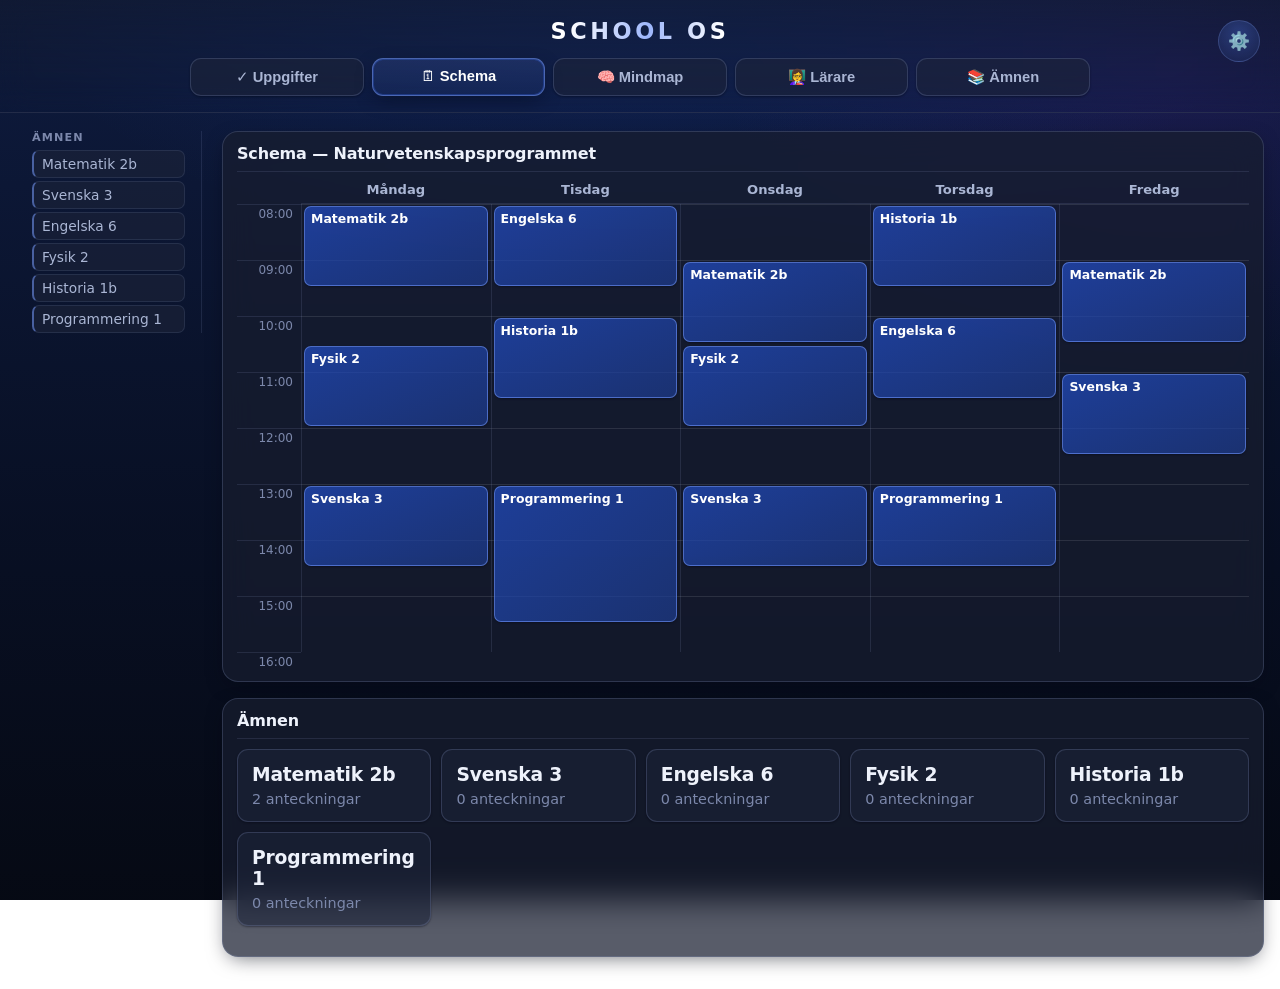
==== School OS/Start.html @ c9fbd2ae "Fråga efter meddelandet först när läraren är vald Meddelandefältet låg ovanför lärarlistan och synte" ====
<!DOCTYPE html>
<html lang="sv">
<head>
  <meta charset="UTF-8" />
  <meta name="viewport" content="width=device-width, initial-scale=1.0" />
  <title>School OS</title>
  <link rel="stylesheet" href="StartStyle.css" />
</head>
<body>

  <header class="topbar">
    <h1 class="logo">SCHOOL OS</h1>

    <nav class="tabs">
      <button class="tab-btn" data-tab="assignments" draggable="true">
        <span class="tab-btn-label">✓ Uppgifter</span>
        <span class="tab-btn-nested" hidden></span>
      </button>
      <button class="tab-btn active" data-tab="calendar" draggable="true">
        <span class="tab-btn-label">🗓 Schema</span>
        <span class="tab-btn-nested" hidden></span>
      </button>
      <button class="tab-btn" data-tab="mindmap" draggable="true">
        <span class="tab-btn-label">🧠 Mindmap</span>
        <span class="tab-btn-nested" hidden></span>
      </button>
      <button class="tab-btn" data-tab="teachers" draggable="true">
        <span class="tab-btn-label">👩‍🏫 Lärare</span>
        <span class="tab-btn-nested" hidden></span>
      </button>
      <button class="tab-btn" data-tab="subjects" draggable="true">
        <span class="tab-btn-label">📚 Ämnen</span>
        <span class="tab-btn-nested" hidden></span>
      </button>
    </nav>
  </header>

  <button id="settingsBtn" class="settings-btn" aria-label="Temainställningar" title="Temainställningar">⚙️</button>

  <div id="themePanel" class="theme-panel" hidden>
    <div class="theme-panel-header">
      <span>Temafärg</span>
      <button id="closeTheme" class="theme-close" aria-label="Stäng tema-inställningar">✕</button>
    </div>

    <canvas id="colorWheel" class="color-wheel" width="180" height="180"></canvas>

    <div class="theme-preview">
      <span id="themeSwatch" class="theme-swatch"></span>
      <span id="themeLabel" class="muted">hsl(224, 63%, 55%)</span>
    </div>

    <button id="resetTheme" class="theme-reset">Återställ till standard</button>

    <div class="theme-panel-divider"></div>

    <div class="delete-warnings-section">
      <span class="theme-panel-subtitle">Fråga innan radering</span>
      <label class="delete-warning-row">
        <input type="checkbox" id="warnGroups" />
        Grupper
      </label>
      <label class="delete-warning-row">
        <input type="checkbox" id="warnDocs" />
        Dokument
      </label>
      <label class="delete-warning-row">
        <input type="checkbox" id="warnDrawings" />
        Ritningar
      </label>
    </div>
  </div>

  <main class="content">

    <div id="splitContainer" class="split-container" hidden>
      <div id="splitPaneHost" class="split-pane"></div>
      <div id="splitDivider" class="split-divider"></div>
      <div id="splitPaneChild" class="split-pane"></div>
    </div>

    <!-- ASSIGNMENTS -->
    <section id="assignments" class="page">
      <div class="page-layout">
        <aside class="catalog">
          <h4 class="catalog-title">Ämnen</h4>
          <ul id="assignmentsCatalog" class="catalog-list catalog-list-clickable">
            <li class="active" data-subject="">Alla uppgifter</li>
            <li data-subject="Matematik 2b">Matematik 2b</li>
            <li data-subject="Fysik 2">Fysik 2</li>
            <li data-subject="Svenska 3">Svenska 3</li>
            <li data-subject="Historia 1b">Historia 1b</li>
            <li data-subject="Engelska 6">Engelska 6</li>
            <li data-subject="Programmering 1">Programmering 1</li>
          </ul>
        </aside>

        <div class="page-body">
          <div class="panel">
            <h3>Uppgifter</h3>
            <table class="table">
              <thead>
                <tr>
                  <th>Uppgift</th>
                  <th>Ämne</th>
                  <th>Deadline</th>
                  <th>Betyg</th>
                </tr>
              </thead>
              <tbody id="assignmentsBody">
                <tr data-subject="Matematik 2b">
                  <td>Algebra-inlämning</td>
                  <td>Matematik 2b</td>
                  <td>Fredag</td>
                  <td><span class="status status-progress">Pågår</span></td>
                </tr>
                <tr data-subject="Fysik 2">
                  <td>Laborationsrapport: Elektricitet</td>
                  <td>Fysik 2</td>
                  <td>Nästa vecka</td>
                  <td><span class="status status-notstarted">Ej påbörjad</span></td>
                </tr>
                <tr data-subject="Svenska 3">
                  <td>Novellanalys</td>
                  <td>Svenska 3</td>
                  <td>Om 2 veckor</td>
                  <td><span class="status status-notstarted">Ej påbörjad</span></td>
                </tr>
                <tr data-subject="Historia 1b">
                  <td>Källkritisk uppgift: Andra världskriget</td>
                  <td>Historia 1b</td>
                  <td>Igår</td>
                  <td><span class="status status-submitted">Väntar på betyg</span></td>
                </tr>
                <tr data-subject="Engelska 6">
                  <td>Grammatikövningar</td>
                  <td>Engelska 6</td>
                  <td>Förra veckan</td>
                  <td><span class="status status-completed">Betyg: B</span></td>
                </tr>
                <tr data-subject="Programmering 1">
                  <td>Programmeringsprojekt</td>
                  <td>Programmering 1</td>
                  <td>2 veckor sedan</td>
                  <td><span class="status status-fail">Betyg: F</span></td>
                </tr>
              </tbody>
            </table>
            <p id="assignmentsEmpty" class="muted" hidden>Inga uppgifter i det här ämnet.</p>
          </div>
        </div>
      </div>
    </section>

    <!-- CALENDAR / SCHEMA -->
    <section id="calendar" class="page active">
      <div class="page-layout">
        <aside class="catalog">
          <h4 class="catalog-title">Ämnen</h4>
          <ul class="catalog-list">
            <li>Matematik 2b</li>
            <li>Svenska 3</li>
            <li>Engelska 6</li>
            <li>Fysik 2</li>
            <li>Historia 1b</li>
            <li>Programmering 1</li>
          </ul>
        </aside>

        <div class="page-body">
          <div class="panel">
            <h3>Schema — Naturvetenskapsprogrammet</h3>

            <div class="schedule-scroll">
            <div class="schedule-grid">
              <div class="schedule-day-col" style="grid-column: 2; grid-row: 2 / 18;"></div>
              <div class="schedule-day-col" style="grid-column: 3; grid-row: 2 / 18;"></div>
              <div class="schedule-day-col" style="grid-column: 4; grid-row: 2 / 18;"></div>
              <div class="schedule-day-col" style="grid-column: 5; grid-row: 2 / 18;"></div>
              <div class="schedule-day-col" style="grid-column: 6; grid-row: 2 / 18;"></div>

              <div class="schedule-day-header" style="grid-column: 2;">Måndag</div>
              <div class="schedule-day-header" style="grid-column: 3;">Tisdag</div>
              <div class="schedule-day-header" style="grid-column: 4;">Onsdag</div>
              <div class="schedule-day-header" style="grid-column: 5;">Torsdag</div>
              <div class="schedule-day-header" style="grid-column: 6;">Fredag</div>

              <div class="schedule-time" style="grid-row: 2 / 4;">08:00</div>
              <div class="schedule-time" style="grid-row: 4 / 6;">09:00</div>
              <div class="schedule-time" style="grid-row: 6 / 8;">10:00</div>
              <div class="schedule-time" style="grid-row: 8 / 10;">11:00</div>
              <div class="schedule-time" style="grid-row: 10 / 12;">12:00</div>
              <div class="schedule-time" style="grid-row: 12 / 14;">13:00</div>
              <div class="schedule-time" style="grid-row: 14 / 16;">14:00</div>
              <div class="schedule-time" style="grid-row: 16 / 18;">15:00</div>
              <div class="schedule-time schedule-time-end" style="grid-row: 18 / 19;">16:00</div>

              <div class="schedule-lesson" style="grid-column: 2; grid-row: 2 / 5;">Matematik 2b</div>
              <div class="schedule-lesson" style="grid-column: 2; grid-row: 7 / 10;">Fysik 2</div>
              <div class="schedule-lesson" style="grid-column: 2; grid-row: 12 / 15;">Svenska 3</div>

              <div class="schedule-lesson" style="grid-column: 3; grid-row: 2 / 5;">Engelska 6</div>
              <div class="schedule-lesson" style="grid-column: 3; grid-row: 6 / 9;">Historia 1b</div>
              <div class="schedule-lesson" style="grid-column: 3; grid-row: 12 / 17;">Programmering 1</div>

              <div class="schedule-lesson" style="grid-column: 4; grid-row: 4 / 7;">Matematik 2b</div>
              <div class="schedule-lesson" style="grid-column: 4; grid-row: 7 / 10;">Fysik 2</div>
              <div class="schedule-lesson" style="grid-column: 4; grid-row: 12 / 15;">Svenska 3</div>

              <div class="schedule-lesson" style="grid-column: 5; grid-row: 2 / 5;">Historia 1b</div>
              <div class="schedule-lesson" style="grid-column: 5; grid-row: 6 / 9;">Engelska 6</div>
              <div class="schedule-lesson" style="grid-column: 5; grid-row: 12 / 15;">Programmering 1</div>

              <div class="schedule-lesson" style="grid-column: 6; grid-row: 4 / 7;">Matematik 2b</div>
              <div class="schedule-lesson" style="grid-column: 6; grid-row: 8 / 11;">Svenska 3</div>
            </div>
            </div>
          </div>

          <div class="panel subjects-panel">
            <h3>Ämnen</h3>
            <div id="scheduleSubjects" class="card-grid groupdock-subjects"></div>
          </div>
        </div>
      </div>
    </section>

    <!-- MINDMAP -->
    <section id="mindmap" class="page">
      <div class="page-layout">
        <aside class="catalog">
          <h4 class="catalog-title doc-list-title">Dokument</h4>

          <div id="newDocRow" class="new-group-row">
            <button id="newDocBtn" class="doc-new-btn doc-new-btn-toggle">
              <span>➕ Nytt dokument</span>
              <span class="doc-new-btn-arrow">▾</span>
            </button>
            <div id="newDocForm" class="new-group-form" hidden>
              <input id="newDocInput" type="text" class="doc-title-input" placeholder="Dokumentnamn" maxlength="60" />
              <select id="newDocGroup" class="group-subject-select" title="Grupp att lägga dokumentet i"></select>
              <select id="newDocSubject" class="group-subject-select">
                <option value="">Inget ämne</option>
                <option value="Matematik 2b">Matematik 2b</option>
                <option value="Svenska 3">Svenska 3</option>
                <option value="Engelska 6">Engelska 6</option>
                <option value="Fysik 2">Fysik 2</option>
                <option value="Historia 1b">Historia 1b</option>
                <option value="Programmering 1">Programmering 1</option>
              </select>
              <select id="newDocType" class="group-subject-select">
                <option value="text">📝 Dokument</option>
                <option value="draw">🎨 Ritning</option>
              </select>
              <button id="confirmNewDocBtn" class="doc-new-btn">Skapa</button>
            </div>
          </div>

          <ul id="docList" class="catalog-list doc-list"></ul>

          <h4 class="catalog-title catalog-title-section">Grupper</h4>

          <div id="newGroupRow" class="new-group-row">
            <button id="newGroupBtn" class="doc-new-btn doc-new-btn-toggle">
              <span>➕ Ny grupp</span>
              <span class="doc-new-btn-arrow">▾</span>
            </button>
            <div id="newGroupForm" class="new-group-form" hidden>
              <input id="newGroupInput" type="text" class="doc-title-input" placeholder="Gruppnamn" maxlength="40" />
              <select id="newGroupSubject" class="group-subject-select">
                <option value="">Inget ämne</option>
                <option value="Matematik 2b">Matematik 2b</option>
                <option value="Svenska 3">Svenska 3</option>
                <option value="Engelska 6">Engelska 6</option>
                <option value="Fysik 2">Fysik 2</option>
                <option value="Historia 1b">Historia 1b</option>
                <option value="Programmering 1">Programmering 1</option>
              </select>
              <button id="confirmNewGroupBtn" class="doc-new-btn">Skapa</button>
            </div>
          </div>

          <ul id="groupList" class="catalog-list doc-list group-list"></ul>
        </aside>

        <div class="page-body">
          <div class="panel mindmap-panel">
            <h3>Mindmap</h3>

            <div id="docToolbar" class="doc-toolbar" hidden>
              <input id="docTitleInput" class="doc-title-input" type="text" placeholder="Namnlöst dokument" />
              <button id="sendDocBtn" class="doc-new-btn doc-send-btn" title="Skicka dokumentet till en lärare">📤 Skicka</button>
              <button id="deleteDocBtn" class="doc-delete-btn" title="Ta bort dokument" aria-label="Ta bort dokument">🗑</button>

              <div id="sendDocPopover" class="send-doc-popover" hidden>
                <div id="sendDocStepTeacher">
                  <p class="send-doc-title">Skicka till lärare</p>
                  <div id="sendDocTeacherList" class="send-doc-teacher-list"></div>
                  <button id="sendDocCancelBtn" type="button" class="draw-tool-btn send-doc-cancel">Avbryt</button>
                </div>

                <div id="sendDocStepNote" hidden>
                  <p class="send-doc-title">Meddelande</p>
                  <p id="sendDocRecipient" class="send-doc-recipient"></p>
                  <textarea id="sendDocNote" class="send-doc-note" rows="4" maxlength="500"
                    placeholder="Skriv något till läraren (valfritt)…"></textarea>
                  <div class="send-doc-note-actions">
                    <button id="sendDocBackBtn" type="button" class="draw-tool-btn">← Tillbaka</button>
                    <button id="sendDocConfirmBtn" type="button" class="doc-new-btn send-doc-confirm">Skicka</button>
                  </div>
                </div>
              </div>
            </div>

            <div id="textToolbar" class="text-toolbar" hidden>
              <select id="textFormatSelect" class="text-toolbar-select" title="Format">
                <option value="P">Brödtext</option>
                <option value="H1">Rubrik 1</option>
                <option value="H2">Rubrik 2</option>
                <option value="H3">Rubrik 3</option>
              </select>
              <select id="textSizeSelect" class="text-toolbar-select" title="Textstorlek">
                <option value="12">12</option>
                <option value="14">14</option>
                <option value="16" selected>16</option>
                <option value="18">18</option>
                <option value="20">20</option>
                <option value="24">24</option>
                <option value="32">32</option>
              </select>
              <button type="button" class="text-tool-btn text-tool-btn-bold" data-cmd="bold" title="Fet">B</button>
              <button type="button" class="text-tool-btn text-tool-btn-italic" data-cmd="italic" title="Kursiv">I</button>
              <button type="button" class="text-tool-btn text-tool-btn-underline" data-cmd="underline" title="Understruken">U</button>
              <button type="button" class="text-tool-btn text-tool-btn-strike" data-cmd="strikeThrough" title="Genomstruken">S</button>
              <span class="text-toolbar-sep"></span>
              <button type="button" class="text-tool-btn" data-cmd="justifyLeft" title="Vänsterjustera">V</button>
              <button type="button" class="text-tool-btn" data-cmd="justifyCenter" title="Centrera">C</button>
              <button type="button" class="text-tool-btn" data-cmd="justifyRight" title="Högerjustera">H</button>
              <span class="text-toolbar-sep"></span>
              <button type="button" class="text-tool-btn" data-cmd="insertUnorderedList" title="Punktlista">• Lista</button>
              <button type="button" class="text-tool-btn" data-cmd="insertOrderedList" title="Numrerad lista">1. Lista</button>
              <span class="text-toolbar-sep"></span>
              <input id="textColorInput" type="color" class="text-color-input" title="Textfärg" value="#e6ebf5" />
            </div>

            <div id="textEditor" class="text-editor" contenteditable="true" data-placeholder="Skriv dina anteckningar här..." hidden></div>

            <div id="drawArea" class="draw-area" hidden>
              <div class="draw-toolbar">
                <button id="penColorBtn" type="button" class="draw-tool-btn draw-color-btn" title="Pennfärg">
                  <span id="penColorSwatch" class="draw-color-btn-swatch" style="background:#1a1a2e"></span> Penna
                </button>
                <input id="brushSize" type="range" min="1" max="20" value="3" title="Penselstorlek" />
                <button id="undoDrawBtn" class="draw-tool-btn" title="Ångra senaste strecket">↩ Ångra</button>
                <button id="eraserBtn" class="draw-tool-btn" title="Sudd">🧽 Sudd</button>
                <button id="bucketBtn" class="draw-tool-btn" title="Fyllverktyg: klicka i en yta för att fylla den med vald färg">🪣 Fyll</button>
                <button id="panBtn" class="draw-tool-btn" title="Flytta vyn: dra i canvasen för att panorera (funkar även med mittenknappen på musen, oavsett verktyg)">✋ Flytta</button>
                <button id="clearCanvasBtn" class="draw-tool-btn" title="Rensa allt">Rensa</button>
              </div>
              <div class="draw-toolbar draw-toolbar-bg">
                <span class="draw-toolbar-label">Bakgrund:</span>
                <button id="bgColorBtn" type="button" class="draw-tool-btn draw-color-btn" title="Bakgrundsfärg">
                  <span id="bgColorSwatch" class="draw-color-btn-swatch" style="background:#ffffff"></span> Bakgrund
                </button>
                <span class="draw-toolbar-sep"></span>
                <span class="draw-toolbar-label">Vy:</span>
                <button id="zoomOutBtn" type="button" class="draw-tool-btn" title="Zooma ut">－</button>
                <button id="zoomResetBtn" type="button" class="draw-tool-btn draw-zoom-label" title="Återställ zoom till 100%">100%</button>
                <button id="zoomInBtn" type="button" class="draw-tool-btn" title="Zooma in">＋</button>
                <button id="fitViewBtn" type="button" class="draw-tool-btn" title="Anpassa hela canvasen till vyn">⛶ Anpassa</button>
                <button id="orientationBtn" type="button" class="draw-tool-btn" title="Byt till stående vy">↔ Liggande</button>
              </div>
              <div id="drawCanvasWrap" class="draw-canvas-wrap">
                <canvas id="drawCanvas" class="draw-canvas"></canvas>
                <div id="brushCursor" class="brush-cursor" hidden></div>

                <div id="colorPickerPopover" class="color-picker-popover" hidden>
                  <div class="color-picker-row">
                    <input id="colorPickerInput" type="color" class="text-color-input" title="Färg" />
                    <button id="eyedropperBtn" type="button" class="draw-tool-btn" title="Hämta färg från ritytan">💧 Pipett</button>
                  </div>
                  <p class="color-picker-recent-label">Senaste färger</p>
                  <div id="colorPickerRecent" class="color-picker-recent"></div>
                  <div class="color-picker-actions">
                    <button id="colorPickerCancelBtn" type="button" class="draw-tool-btn">Avbryt</button>
                    <button id="colorPickerApplyBtn" type="button" class="doc-new-btn">Använd</button>
                  </div>
                </div>
              </div>
            </div>

            <div id="groupView" class="group-view" hidden>
              <p id="groupViewIntro" class="muted groupdock-intro"></p>
              <div id="groupViewList" class="group-dock-list"></div>
            </div>

            <p id="mindmapEmpty" class="muted mindmap-empty">Välj ett dokument i listan till vänster, eller skapa ett nytt.</p>
          </div>
        </div>
      </div>
    </section>

    <!-- TEACHERS -->
    <section id="teachers" class="page">
      <div class="page-layout">
        <aside class="catalog">
          <h4 class="catalog-title">Position</h4>
          <ul id="teachersBreadcrumb" class="catalog-list catalog-list-clickable">
            <li class="active" data-view="list">🗂 Lärare</li>
          </ul>
        </aside>

        <div class="page-body">
          <div id="teachersListView" class="panel">
            <h3>Lärare</h3>
            <p class="muted groupdock-intro">Tryck på en lärare för att öppna en chatt.</p>
            <div id="teachersGrid" class="teacher-grid"></div>
          </div>

          <div id="teacherChatView" class="panel teacher-chat-panel" hidden>
            <div class="teacher-chat-header">
              <span id="chatTeacherAvatar" class="teacher-avatar teacher-avatar-lg"></span>
              <div>
                <h3 id="chatTeacherName" class="teacher-chat-name"></h3>
                <p id="chatTeacherSubject" class="muted"></p>
              </div>
            </div>
            <div id="chatMessages" class="chat-messages"></div>
            <div class="chat-input-row">
              <input id="chatInput" type="text" class="doc-title-input" placeholder="Skriv ett meddelande..." maxlength="500" />
              <button id="chatSendBtn" class="doc-new-btn">Skicka</button>
            </div>
          </div>
        </div>
      </div>
    </section>

    <!-- SUBJECT LIBRARY -->
    <section id="subjects" class="page">
      <div class="page-layout">
        <aside class="catalog">
          <h4 class="catalog-title">Position</h4>
          <ul id="subjectsBreadcrumb" class="catalog-list catalog-list-clickable">
            <li class="active" data-view="list">🗂 Ämnen</li>
          </ul>
        </aside>

        <div class="page-body">
          <div id="subjectsListView" class="panel">
            <h3>Ämnen</h3>
            <p class="muted groupdock-intro">Tryck på ett ämne för att se böckerna du kan välja bland.</p>
            <div id="subjectsGrid" class="teacher-grid"></div>
          </div>

          <div id="subjectBooksView" class="panel" hidden>
            <h3 id="subjectBooksTitle"></h3>
            <p id="subjectBooksIntro" class="muted groupdock-intro"></p>
            <div id="subjectBooksGrid" class="card-grid"></div>
          </div>

          <div id="bookReaderView" class="panel" hidden>
            <div class="book-reader-header">
              <span id="bookReaderSpine" class="book-reader-spine">📘</span>
              <div class="book-reader-heading">
                <h3 id="bookReaderTitle" class="book-reader-title"></h3>
                <p id="bookReaderAuthor" class="muted"></p>
                <p id="bookReaderMeta" class="book-reader-meta"></p>
              </div>
            </div>

            <p id="bookReaderDescription" class="book-reader-description"></p>

            <div class="book-reader-body">
              <aside class="book-reader-toc">
                <h4 class="catalog-title">Innehåll</h4>
                <ul id="bookReaderChapters" class="catalog-list book-chapter-list"></ul>
              </aside>

              <div class="book-reader-content">
                <p id="bookReaderProgress" class="muted book-reader-progress"></p>
                <h4 id="bookChapterTitle" class="book-chapter-title"></h4>
                <p id="bookChapterSummary" class="book-chapter-summary"></p>
                <ul id="bookChapterPoints" class="book-chapter-points"></ul>

                <div class="book-reader-nav">
                  <button id="prevChapterBtn" type="button" class="draw-tool-btn">← Föregående</button>
                  <button id="nextChapterBtn" type="button" class="draw-tool-btn">Nästa →</button>
                  <button id="openSpreadBtn" type="button" class="doc-new-btn open-spread-btn">📖 Öppna boken</button>
                </div>
              </div>
            </div>
          </div>

          <div id="bookSpreadView" class="panel" hidden>
            <div class="book-spread-topbar">
              <div class="book-spread-heading">
                <h3 id="bookSpreadTitle" class="book-spread-title"></h3>
                <p id="bookSpreadChapter" class="muted book-spread-chapter"></p>
              </div>
              <button id="closeSpreadBtn" type="button" class="draw-tool-btn">✕ Stäng boken</button>
            </div>

            <div id="bookSpread" class="book-spread">
              <div class="book-spread-viewport">
                <div id="bookSpreadFlow" class="book-spread-flow"></div>
              </div>
              <div class="book-spread-gutter" aria-hidden="true"></div>
              <div id="bookScrollTrack" class="book-scroll-track" hidden>
                <div id="bookScrollThumb" class="book-scroll-thumb"></div>
              </div>
              <span id="bookPageLeft" class="book-page-number book-page-number-left"></span>
              <span id="bookPageRight" class="book-page-number book-page-number-right"></span>
            </div>

            <div class="book-spread-nav">
              <button id="prevSpreadBtn" type="button" class="draw-tool-btn">← Bläddra tillbaka</button>
              <span id="bookSpreadCounter" class="book-spread-counter muted"></span>
              <button id="nextSpreadBtn" type="button" class="draw-tool-btn">Bläddra fram →</button>
            </div>
          </div>
        </div>
      </div>
    </section>

  </main>

  <div id="appModalOverlay" class="app-modal-overlay" hidden>
    <div class="app-modal">
      <h3 id="appModalTitle" class="app-modal-title"></h3>
      <p id="appModalMessage" class="app-modal-message"></p>
      <button id="appModalOkBtn" type="button" class="doc-new-btn app-modal-ok">OK</button>
    </div>
  </div>

  <div id="dragGuardOverlay" class="drag-guard-overlay" hidden></div>

  <script src="script.js"></script>
</body>
</html>
---- School OS/StartStyle.css ----
:root {
  --hue: 224;
  --sat: 63%;

  /* School OS 3.0 surface system. Everything visual routes through these
     so the whole app restyles coherently and still follows the live
     --hue/--sat theme picker. Purely cosmetic -- no layout metrics here,
     so positioning is untouched. */
  --surface-1: hsl(var(--hue) 34% 14% / 0.72);
  --surface-2: hsl(var(--hue) 34% 17% / 0.6);
  --surface-hover: hsl(var(--hue) 45% 32% / 0.28);
  --surface-sunken: hsl(var(--hue) 40% 9% / 0.5);

  --line-soft: hsl(var(--hue) 40% 70% / 0.14);
  --line: hsl(var(--hue) 40% 70% / 0.22);
  --line-strong: hsl(var(--hue) 55% 72% / 0.38);

  --accent: hsl(var(--hue) 92% 68%);
  --accent-soft: hsl(var(--hue) 92% 68% / 0.16);
  --accent-line: hsl(var(--hue) 92% 72% / 0.55);
  --accent-glow: hsl(var(--hue) 92% 60% / 0.28);

  --text: #eef2fb;
  --text-dim: #aab6d4;
  --text-faint: #7c88ab;

  --radius-sm: 7px;
  --radius: 11px;
  --radius-lg: 16px;

  --shadow-sm: 0 1px 2px rgba(3, 6, 18, 0.4);
  --shadow: 0 6px 20px -6px rgba(3, 6, 18, 0.6);
  --shadow-lg: 0 20px 50px -16px rgba(3, 6, 18, 0.75);

  --ease: cubic-bezier(0.32, 0.72, 0.28, 1);
}

* {
  box-sizing: border-box;
}

html {
  overflow-x: hidden;
}

body {
  margin: 0;
  font-family: "Inter", "Segoe UI Variable", "Segoe UI", system-ui, -apple-system, sans-serif;
  color: var(--text);
  -webkit-font-smoothing: antialiased;
  text-rendering: optimizeLegibility;
  min-height: 100vh;
  max-width: 100vw;
  overflow-x: hidden;
  display: flex;
  flex-direction: column;
  background:
    radial-gradient(1100px 620px at 50% -12%, hsl(var(--hue) 82% 52% / 0.2), transparent 62%),
    radial-gradient(760px 520px at 92% 8%, hsl(calc(var(--hue) + 42) 72% 52% / 0.12), transparent 60%),
    linear-gradient(
      to bottom,
      hsl(var(--hue) var(--sat) 15%) 0%,
      hsl(var(--hue) var(--sat) 9%) 55%,
      hsl(var(--hue) calc(var(--sat) - 8%) 5%) 100%
    );
  background-attachment: fixed;
}

/* ---------- Top bar & navigation ---------- */

.topbar {
  display: flex;
  flex-direction: column;
  align-items: center;
  padding: 18px 20px 16px;
  border-bottom: 1px solid var(--line-soft);
  background: linear-gradient(to bottom, hsl(var(--hue) 40% 12% / 0.55), transparent);
  backdrop-filter: blur(14px);
}

.logo {
  margin: 0 0 14px;
  font-size: 1.4rem;
  letter-spacing: 0.16em;
  font-weight: 650;
  background: linear-gradient(100deg, #ffffff 10%, hsl(var(--hue) 92% 80%) 55%, #ffffff 95%);
  -webkit-background-clip: text;
  background-clip: text;
  color: transparent;
}

.tabs {
  display: flex;
  justify-content: center;
  gap: 8px;
  flex-wrap: wrap;
  width: 100%;
  max-width: 900px;
}

.tab-btn {
  display: flex;
  flex-direction: column;
  align-items: center;
  gap: 5px;
  flex: 1 1 0;
  min-width: 120px;
  padding: 9px 14px;
  font-size: 0.92rem;
  font-weight: 550;
  color: var(--text-dim);
  background: var(--surface-2);
  border: 1px solid var(--line);
  border-radius: var(--radius);
  box-shadow: var(--shadow-sm);
  cursor: pointer;
  transition: background 0.22s var(--ease), border-color 0.22s var(--ease),
    color 0.22s var(--ease), transform 0.18s var(--ease), box-shadow 0.22s var(--ease);
}

.tab-btn:hover {
  background: var(--surface-hover);
  border-color: var(--line-strong);
  color: var(--text);
  transform: translateY(-1px);
  box-shadow: var(--shadow);
}

.tab-btn.active {
  background: linear-gradient(to bottom, var(--accent-soft), hsl(var(--hue) 60% 30% / 0.3));
  border-color: var(--accent-line);
  color: #ffffff;
  box-shadow: var(--shadow), 0 0 0 1px var(--accent-glow) inset;
}

.tab-btn:focus-visible {
  outline: 2px solid var(--accent);
  outline-offset: 2px;
}

.tab-btn-label {
  display: inline-block;
}

/* The nested badge shows which tab is currently docked inside this one --
   the button visibly "grows" a second row to hold it, so a host tab reads
   as larger/different from a normal tab at a glance. */
.tab-btn-nested {
  display: inline-flex;
  align-items: center;
  gap: 4px;
  padding: 2px 9px;
  font-size: 0.68rem;
  font-weight: 550;
  color: #ffffff;
  background: hsl(var(--hue) 40% 8% / 0.45);
  border: 1px solid var(--accent-line);
  border-radius: 999px;
}

.tab-btn-nested[hidden] {
  display: none;
}

/* ---------- Page content ---------- */

.content {
  margin: 0;
  padding: 18px 16px 32px 32px;
  flex: 1;
  display: flex;
  flex-direction: column;
  min-height: 0;
  width: 100%;
}

.page {
  display: none;
}

.page.active {
  display: block;
}

/* Only Mindmap needs to grow to fill the remaining viewport height (so its
   canvas can fill its box); every other page stays sized to its content,
   same as before. */
#mindmap.page.active {
  display: flex;
  flex-direction: column;
  flex: 1;
  min-height: 0;
}

/* ---------- Catalog (per-page topic index) ---------- */

.page-layout {
  display: flex;
  align-items: flex-start;
  gap: 20px;
}

#mindmap .page-layout {
  flex: 1;
  align-items: stretch;
  min-height: 0;
}

.catalog {
  flex: 0 0 170px;
  position: sticky;
  top: 20px;
  border-right: 1px solid var(--line-soft);
  padding-right: 16px;
}

.catalog-title {
  margin: 0 0 6px;
  font-size: 0.7rem;
  font-weight: 650;
  text-transform: uppercase;
  letter-spacing: 0.1em;
  color: var(--text-faint);
}

/* Second and later headings in the same catalog need to breathe away from
   the list above them; the first one still sits flush at the top. */
.catalog-title-section {
  margin-top: 18px;
}

.catalog-list {
  list-style: none;
  margin: 0;
  padding: 0;
  display: flex;
  flex-direction: column;
  gap: 3px;
}

.catalog-list li {
  padding: 5px 8px;
  background: var(--surface-2);
  border: 1px solid var(--line-soft);
  border-left: 2px solid var(--accent-line);
  border-radius: var(--radius-sm);
  font-size: 0.86rem;
  color: var(--text-dim);
}

.catalog-list-clickable li {
  cursor: pointer;
  transition: background 0.18s var(--ease), border-color 0.18s var(--ease), color 0.18s var(--ease);
}

.catalog-list-clickable li:hover {
  background: var(--surface-hover);
  color: var(--text);
}

.catalog-list-clickable li.active {
  background: var(--accent-soft);
  border-color: var(--accent-line);
  color: #ffffff;
}

.page-body {
  flex: 1;
  min-width: 0;
}

#mindmap .page-body {
  display: flex;
  flex-direction: column;
  min-height: 0;
}

@media (max-width: 700px) {
  .page-layout {
    flex-direction: column;
  }

  .catalog {
    position: static;
    flex: none;
    width: 100%;
    border-right: none;
    border-bottom: 1px solid var(--line-soft);
    padding-right: 0;
    padding-bottom: 16px;
  }
}

.page h2 {
  font-weight: 600;
  color: #ffffff;
  margin-bottom: 12px;
  letter-spacing: -0.01em;
}

.muted {
  color: var(--text-faint);
}

.list {
  list-style: none;
  margin: 0;
  padding: 0;
  display: flex;
  flex-direction: column;
  gap: 4px;
}

.list li {
  padding: 6px 8px;
  background: var(--surface-2);
  border: 1px solid var(--line-soft);
  border-radius: var(--radius-sm);
}

.time {
  display: inline-block;
  width: 55px;
  color: var(--accent);
  font-weight: 650;
  font-variant-numeric: tabular-nums;
}

/* ---------- Panels (Assignments table wrap, Calendar) ---------- */

.panel {
  background: var(--surface-1);
  border: 1px solid var(--line);
  border-radius: var(--radius-lg);
  padding: 12px 14px;
  box-shadow: var(--shadow);
  backdrop-filter: blur(16px);
}

.panel > h3 {
  margin: 0 0 10px;
  padding-bottom: 8px;
  font-size: 1rem;
  color: var(--text);
  font-weight: 600;
  letter-spacing: -0.01em;
  border-bottom: 1px solid var(--line-soft);
}

/* ---------- Cards (Subjects) ---------- */

.card-grid {
  display: grid;
  grid-template-columns: repeat(auto-fit, minmax(180px, 1fr));
  gap: 10px;
}

.card {
  background: var(--surface-2);
  border: 1px solid var(--line);
  border-radius: var(--radius);
  padding: 14px;
  box-shadow: var(--shadow-sm);
  transition: background 0.22s var(--ease), border-color 0.22s var(--ease),
    transform 0.22s var(--ease), box-shadow 0.22s var(--ease);
}

.card:hover {
  background: var(--surface-hover);
  border-color: var(--line-strong);
  transform: translateY(-2px);
  box-shadow: var(--shadow);
}

.card h3 {
  margin: 0 0 6px;
  font-weight: 600;
  letter-spacing: -0.01em;
}

.card p {
  margin: 0;
  font-size: 0.9rem;
}

/* ---------- Table (Assignments) ---------- */

.table {
  width: 100%;
  border-collapse: collapse;
  border: 1px solid var(--line-soft);
  border-radius: var(--radius);
  overflow: hidden;
}

.table th,
.table td {
  text-align: left;
  padding: 8px 10px;
  border-bottom: 1px solid var(--line-soft);
  border-right: 1px solid var(--line-soft);
}

.table th:last-child,
.table td:last-child {
  border-right: none;
}

.table tr:last-child td {
  border-bottom: none;
}

.table th {
  color: var(--text-faint);
  background: var(--surface-sunken);
  font-weight: 650;
  font-size: 0.72rem;
  text-transform: uppercase;
  letter-spacing: 0.08em;
}

.table tbody tr {
  transition: background 0.18s var(--ease);
}

.table tbody tr:hover {
  background: var(--surface-hover);
}

.status {
  display: inline-block;
  padding: 4px 10px;
  border: 1px solid currentColor;
  border-radius: 999px;
  font-size: 0.76rem;
  font-weight: 600;
  letter-spacing: 0.01em;
}

.status-notstarted {
  background: rgba(140, 140, 140, 0.2);
  color: #c2c2c2;
}

.status-progress {
  background: rgba(255, 190, 60, 0.15);
  color: #ffc966;
}

.status-submitted {
  background: var(--accent-soft);
  color: var(--accent);
}

.status-completed {
  background: rgba(70, 210, 140, 0.15);
  color: #6fe3ab;
}

.status-fail {
  background: rgba(255, 90, 90, 0.15);
  color: #ff8a8a;
}

/* ---------- Schema (weekly timetable) ---------- */

.subjects-panel {
  margin-top: 16px;
}

.schedule-scroll {
  overflow-x: auto;
}

.schedule-grid {
  display: grid;
  grid-template-columns: 64px repeat(5, minmax(110px, 1fr));
  grid-template-rows: auto repeat(16, 28px);
  min-width: 640px;
}

.schedule-day-header {
  grid-row: 1;
  padding-bottom: 6px;
  text-align: center;
  font-size: 0.82rem;
  font-weight: 650;
  color: var(--text-dim);
  border-bottom: 1px solid var(--line-soft);
}

.schedule-day-col {
  border-left: 1px solid var(--line-soft);
  background-image: repeating-linear-gradient(
    to bottom,
    rgba(255, 255, 255, 0.1) 0,
    rgba(255, 255, 255, 0.1) 1px,
    transparent 1px,
    transparent 56px
  );
}

.schedule-time {
  grid-column: 1;
  padding-top: 2px;
  padding-right: 8px;
  font-size: 0.75rem;
  color: var(--text-faint);
  text-align: right;
  font-variant-numeric: tabular-nums;
  border-top: 1px solid var(--line-soft);
}

.schedule-lesson {
  margin: 2px 3px;
  padding: 4px 6px;
  font-size: 0.78rem;
  font-weight: 550;
  color: #ffffff;
  background: linear-gradient(to bottom right, hsl(var(--hue) 70% 46% / 0.7), hsl(var(--hue) 65% 34% / 0.7));
  border: 1px solid var(--accent-line);
  border-radius: var(--radius-sm);
  box-shadow: var(--shadow-sm);
  overflow: hidden;
  z-index: 1;
}

/* ---------- Mindmap (document list) ---------- */

.doc-list li {
  display: flex;
  align-items: center;
  justify-content: space-between;
  gap: 6px;
  cursor: pointer;
  transition: background 0.18s var(--ease), border-color 0.18s var(--ease), color 0.18s var(--ease);
}

.doc-list-label {
  min-width: 0;
  flex: 1;
}

.doc-list li:hover {
  background: var(--surface-hover);
  color: var(--text);
}

.doc-list li.active {
  background: var(--accent-soft);
  border-color: var(--accent-line);
  color: #ffffff;
}

.doc-list-empty {
  font-size: 0.85rem;
  color: var(--text-faint);
  padding: 5px 8px;
  cursor: default;
}

.doc-list-empty:hover {
  background: transparent;
}

.doc-list-group-header {
  font-weight: 650;
  color: var(--text-faint);
  background: var(--surface-sunken);
}

.doc-list-group-toggle {
  font-size: 0.7rem;
  flex-shrink: 0;
  transition: transform 0.2s ease;
}

.doc-list-group-header.collapsed .doc-list-group-toggle {
  transform: rotate(-90deg);
}

.doc-new-btn {
  padding: 7px 8px;
  font-size: 0.82rem;
  font-weight: 550;
  color: var(--text-dim);
  background: var(--surface-2);
  border: 1px solid var(--line);
  border-radius: var(--radius-sm);
  cursor: pointer;
  text-align: left;
  transition: background 0.2s var(--ease), border-color 0.2s var(--ease), color 0.2s var(--ease);
}

.doc-new-btn-toggle {
  display: flex;
  align-items: center;
  justify-content: space-between;
  gap: 8px;
  width: 100%;
}

.doc-new-btn-arrow {
  font-size: 0.7rem;
  flex-shrink: 0;
  transition: transform 0.2s ease;
}

.doc-new-btn-toggle.open .doc-new-btn-arrow {
  transform: rotate(180deg);
}

.doc-new-btn:hover {
  background: var(--surface-hover);
  border-color: var(--line-strong);
  color: var(--text);
}

/* ---------- Mindmap (groups) ---------- */

.new-group-row {
  margin: 10px 0 16px;
}

.new-group-form {
  display: flex;
  flex-direction: column;
  gap: 6px;
  margin-top: 6px;
}

.new-group-form[hidden] {
  display: none;
}

.new-group-form .doc-title-input {
  font-size: 0.82rem;
  padding: 6px 8px;
}

.group-subject-select {
  padding: 6px 8px;
  font-size: 0.82rem;
  color: var(--text-dim);
  background: var(--surface-sunken);
  border: 1px solid var(--line);
  border-radius: var(--radius-sm);
  transition: border-color 0.2s var(--ease);
}

.group-subject-select:focus {
  outline: none;
  border-color: var(--accent-line);
}

.doc-list-title {
  margin-top: 0;
}

/* ---------- GroupDock ---------- */

.groupdock-intro {
  margin: 0 0 14px;
  font-size: 0.85rem;
}

.groupdock-subtitle {
  margin: 0 0 8px;
  font-size: 0.72rem;
  font-weight: 650;
  text-transform: uppercase;
  letter-spacing: 0.09em;
  color: var(--text-faint);
}

.groupdock-subjects {
  margin-bottom: 18px;
}

.group-dock-list {
  display: flex;
  flex-direction: column;
  gap: 10px;
}

.group-box {
  border: 1px solid var(--line);
  border-radius: var(--radius);
  background: var(--surface-2);
  box-shadow: var(--shadow-sm);
  overflow: hidden;
  transition: border-color 0.22s var(--ease), box-shadow 0.22s var(--ease);
}

.group-box:hover {
  border-color: var(--line-strong);
  box-shadow: var(--shadow);
}

.group-box-header {
  display: flex;
  align-items: center;
  gap: 10px;
  padding: 10px 12px;
  cursor: pointer;
}

.group-box-heading {
  display: flex;
  flex-direction: column;
  gap: 2px;
  min-width: 0;
  flex: 1;
}

.group-box-name {
  font-weight: 600;
  letter-spacing: -0.01em;
  color: #ffffff;
}

.group-box-meta {
  font-size: 0.78rem;
  color: var(--text-faint);
}

.group-box-toggle {
  flex-shrink: 0;
  width: 26px;
  height: 26px;
  display: flex;
  align-items: center;
  justify-content: center;
  font-size: 0.8rem;
  color: var(--text-dim);
  background: var(--surface-sunken);
  border: 1px solid var(--line);
  border-radius: var(--radius-sm);
  cursor: pointer;
  transition: transform 0.2s var(--ease);
}

.group-box.collapsed .group-box-toggle {
  transform: rotate(-90deg);
}

.group-box-body {
  display: flex;
  flex-direction: column;
  gap: 4px;
  padding: 0 12px 12px;
}

.group-box.collapsed .group-box-body {
  display: none;
}

.group-dock-item {
  padding: 6px 8px;
  font-size: 0.85rem;
  color: var(--text-dim);
  background: var(--surface-sunken);
  border: 1px solid var(--line-soft);
  border-radius: var(--radius-sm);
  cursor: pointer;
  transition: background 0.18s var(--ease), border-color 0.18s var(--ease), color 0.18s var(--ease);
}

.group-dock-item:hover {
  background: var(--surface-hover);
  border-color: var(--accent-line);
  color: var(--text);
}

.group-dock-item-empty {
  padding: 6px 8px;
  font-size: 0.82rem;
  color: var(--text-faint);
}

/* ---------- Mindmap (editor) ---------- */

.mindmap-panel {
  display: flex;
  flex-direction: column;
  flex: 1;
  min-height: 65vh;
}

.doc-toolbar {
  position: relative;
  display: flex;
  align-items: center;
  gap: 10px;
  margin-bottom: 10px;
}

.doc-toolbar[hidden] {
  display: none;
}

.doc-title-input {
  flex: 1;
  padding: 7px 10px;
  font-size: 0.95rem;
  font-weight: 500;
  color: #ffffff;
  background: var(--surface-sunken);
  border: 1px solid var(--line);
  border-radius: var(--radius-sm);
}

.doc-title-input:focus {
  outline: none;
  border-color: var(--accent-line);
}

.doc-delete-btn {
  padding: 6px 10px;
  font-size: 0.9rem;
  background: rgba(255, 90, 90, 0.1);
  border: 1px solid rgba(255, 90, 90, 0.4);
  border-radius: var(--radius-sm);
  color: #ff8a8a;
  cursor: pointer;
  transition: background 0.2s ease;
}

.doc-delete-btn:hover {
  background: rgba(255, 90, 90, 0.2);
}

.doc-delete-btn.confirm-armed,
.draw-tool-btn.confirm-armed {
  background: rgba(255, 90, 90, 0.35);
  border-color: #ff8a8a;
  color: #ffffff;
  white-space: nowrap;
}

.text-editor {
  flex: 1;
  width: 100%;
  min-height: 55vh;
  padding: 12px;
  font-family: inherit;
  font-size: 0.95rem;
  line-height: 1.6;
  color: var(--text);
  background: var(--surface-sunken);
  border: 1px solid var(--line);
  border-radius: var(--radius-sm);
  overflow-y: auto;
}

.text-editor:focus {
  outline: none;
  border-color: var(--accent-line);
}

.text-editor[hidden] {
  display: none;
}

.text-editor.is-empty::before {
  content: attr(data-placeholder);
  color: var(--text-faint);
  pointer-events: none;
}

.text-editor h1,
.text-editor h2,
.text-editor h3 {
  margin: 0.4em 0;
  color: #ffffff;
}

.text-editor ul,
.text-editor ol {
  margin: 0.4em 0;
  padding-left: 1.6em;
}

.text-toolbar {
  display: flex;
  align-items: center;
  gap: 6px;
  flex-wrap: wrap;
  margin-bottom: 10px;
}

.text-toolbar[hidden] {
  display: none;
}

.text-toolbar-select {
  padding: 5px 6px;
  font-size: 0.8rem;
  color: var(--text-dim);
  background: var(--surface-sunken);
  border: 1px solid var(--line);
  border-radius: var(--radius-sm);
  cursor: pointer;
}

.text-toolbar-sep {
  width: 1px;
  height: 20px;
  background: var(--line);
}

.text-tool-btn {
  min-width: 28px;
  padding: 5px 8px;
  font-size: 0.82rem;
  color: var(--text-dim);
  background: var(--surface-sunken);
  border: 1px solid var(--line);
  border-radius: var(--radius-sm);
  cursor: pointer;
}

.text-tool-btn:hover {
  background: var(--surface-hover);
}

.text-tool-btn.active {
  border-color: hsl(var(--hue) 100% 75% / 0.7);
  color: #ffffff;
  background: hsl(var(--hue) 60% 40% / 0.3);
}

.text-tool-btn-bold {
  font-weight: 700;
}

.text-tool-btn-italic {
  font-style: italic;
}

.text-tool-btn-underline {
  text-decoration: underline;
}

.text-tool-btn-strike {
  text-decoration: line-through;
}

.text-color-input {
  width: 28px;
  height: 28px;
  padding: 0;
  border: 1px solid var(--line);
  border-radius: var(--radius-sm);
  background: none;
  cursor: pointer;
}

.draw-area {
  display: flex;
  flex-direction: column;
  flex: 1;
  min-height: 0;
  gap: 10px;
}

.draw-area[hidden] {
  display: none;
}

.draw-toolbar {
  display: flex;
  align-items: center;
  gap: 8px;
  flex-wrap: wrap;
}

.draw-toolbar-bg {
  margin-top: -2px;
}

.draw-toolbar-label {
  font-size: 0.8rem;
  color: var(--text-faint);
}

.draw-toolbar-sep {
  width: 1px;
  height: 20px;
  background: var(--line);
}

.draw-zoom-label {
  min-width: 52px;
  text-align: center;
}

.draw-color-btn {
  display: inline-flex;
  align-items: center;
  gap: 6px;
}

.draw-color-btn-swatch {
  width: 16px;
  height: 16px;
  border-radius: 50%;
  border: 1px solid rgba(255, 255, 255, 0.4);
  flex-shrink: 0;
}

.color-picker-popover {
  position: absolute;
  top: 8px;
  left: 8px;
  z-index: 10;
  width: 220px;
  padding: 12px;
  background: hsl(var(--hue) 35% 13% / 0.98);
  border: 1px solid hsl(var(--hue) 55% 65% / 0.35);
  border-radius: 10px;
  box-shadow: 0 12px 40px rgba(0, 0, 0, 0.5);
}

.color-picker-popover[hidden] {
  display: none;
}

.color-picker-row {
  display: flex;
  align-items: center;
  gap: 8px;
}

.color-picker-recent-label {
  margin: 10px 0 6px;
  font-size: 0.75rem;
  font-weight: 600;
  text-transform: uppercase;
  letter-spacing: 0.05em;
  color: var(--text-faint);
}

.color-picker-recent {
  display: flex;
  align-items: center;
  gap: 6px;
  min-height: 22px;
}

.color-picker-recent-empty {
  margin: 0;
  font-size: 0.8rem;
}

.recent-color-btn {
  width: 22px;
  height: 22px;
  border-radius: 50%;
  border: 1px solid var(--line);
  cursor: pointer;
  padding: 0;
}

.recent-color-btn:hover {
  border-color: #ffffff;
}

.color-picker-actions {
  display: flex;
  justify-content: flex-end;
  gap: 8px;
  margin-top: 12px;
}

.draw-tool-btn {
  padding: 6px 10px;
  font-size: 0.82rem;
  color: var(--text-dim);
  background: var(--surface-sunken);
  border: 1px solid var(--line);
  border-radius: var(--radius-sm);
  cursor: pointer;
}

.draw-tool-btn:hover {
  background: var(--surface-hover);
}

.draw-tool-btn.active {
  border-color: hsl(var(--hue) 100% 75% / 0.7);
  color: #ffffff;
}

.draw-tool-btn:disabled {
  opacity: 0.4;
  cursor: default;
}

.draw-tool-btn:disabled:hover {
  background: var(--surface-sunken);
}

.draw-canvas-wrap {
  position: relative;
  flex: 1;
  min-height: 50vh;
  border: 1px solid var(--line);
  border-radius: var(--radius-sm);
  /* The canvas bitmap is a fixed, screen-sized resolution that never
     resizes with this wrapper (see resizeDrawCanvas in script.js) -- only
     a scaled/panned viewport onto it clipped here. Growing or shrinking
     the wrapper (window resize, tab rescale, split-view resize) just
     reveals more or less of the same canvas instead of stretching it. */
  overflow: hidden;
}

.draw-canvas-wrap.pan-mode .draw-canvas {
  cursor: grab;
}

.draw-canvas-wrap.panning .draw-canvas {
  cursor: grabbing;
}

.draw-canvas {
  display: block;
  position: absolute;
  top: 0;
  left: 0;
  transform-origin: 0 0;
  background: #ffffff;
  cursor: none;
  touch-action: none;
}

.brush-cursor {
  position: absolute;
  border-radius: 50%;
  border: 1px solid rgba(0, 0, 0, 0.85);
  box-shadow: 0 0 0 1px rgba(255, 255, 255, 0.9);
  pointer-events: none;
  z-index: 5;
}

.brush-cursor[hidden] {
  display: none;
}

.mindmap-empty {
  margin: 0;
}

/* ---------- Theme settings ---------- */

.settings-btn {
  position: fixed;
  top: 20px;
  right: 20px;
  width: 42px;
  height: 42px;
  display: flex;
  align-items: center;
  justify-content: center;
  font-size: 1.1rem;
  color: var(--text);
  background: radial-gradient(circle at 50% 30%, hsl(var(--hue) 60% 55% / 0.4), hsl(var(--hue) 50% 25% / 0.3));
  border: 1px solid hsl(var(--hue) 55% 65% / 0.3);
  border-radius: 50%;
  cursor: pointer;
  transition: transform 0.2s ease, border-color 0.25s ease;
  z-index: 30;
}

.settings-btn:hover {
  transform: rotate(25deg);
  border-color: var(--accent-line);
}

.settings-btn:focus-visible {
  outline: 2px solid hsl(var(--hue) 100% 75%);
  outline-offset: 2px;
}

.theme-panel {
  position: fixed;
  top: 70px;
  right: 20px;
  width: 220px;
  display: flex;
  flex-direction: column;
  align-items: center;
  gap: 14px;
  padding: 18px;
  background: hsl(var(--hue) 35% 13% / 0.98);
  border: 1px solid hsl(var(--hue) 55% 65% / 0.25);
  border-radius: 14px;
  box-shadow: 0 12px 30px rgba(0, 0, 0, 0.4);
  z-index: 30;
}

.theme-panel[hidden] {
  display: none;
}

.theme-panel-header {
  display: flex;
  align-items: center;
  justify-content: space-between;
  width: 100%;
  font-size: 0.85rem;
  color: var(--text-dim);
}

.theme-close {
  background: none;
  border: none;
  color: var(--text-faint);
  font-size: 0.95rem;
  line-height: 1;
  cursor: pointer;
  padding: 2px;
}

.theme-close:hover {
  color: #ffffff;
}

.color-wheel {
  border-radius: 50%;
  cursor: crosshair;
  touch-action: none;
}

.theme-preview {
  display: flex;
  align-items: center;
  gap: 10px;
  width: 100%;
  font-size: 0.78rem;
}

.theme-swatch {
  width: 22px;
  height: 22px;
  flex-shrink: 0;
  border-radius: 50%;
  border: 1px solid var(--line);
}

.theme-reset {
  width: 100%;
  padding: 7px 10px;
  font-size: 0.78rem;
  color: var(--text-dim);
  background: none;
  border: 1px solid var(--line-soft);
  border-radius: 8px;
  cursor: pointer;
  transition: border-color 0.2s ease, color 0.2s ease;
}

.theme-reset:hover {
  color: #ffffff;
  border-color: hsl(var(--hue) 60% 65% / 0.5);
}

.theme-panel-divider {
  width: 100%;
  height: 1px;
  background: var(--line);
}

.delete-warnings-section {
  display: flex;
  flex-direction: column;
  gap: 6px;
  width: 100%;
}

.theme-panel-subtitle {
  font-size: 0.75rem;
  font-weight: 600;
  text-transform: uppercase;
  letter-spacing: 0.06em;
  color: var(--text-faint);
}

.delete-warning-row {
  display: flex;
  align-items: center;
  gap: 8px;
  font-size: 0.85rem;
  color: var(--text-dim);
  cursor: pointer;
}

.delete-warning-row input {
  accent-color: hsl(var(--hue) 70% 55%);
  cursor: pointer;
}

/* ---------- Delete controls (X + inline confirm) ---------- */

.delete-control {
  display: flex;
  align-items: center;
  gap: 4px;
  flex-shrink: 0;
}

.delete-x-btn,
.delete-confirm-btn,
.delete-dontask-btn {
  padding: 3px 7px;
  font-size: 0.75rem;
  line-height: 1;
  color: var(--text-faint);
  background: var(--surface-sunken);
  border: 1px solid var(--line);
  border-radius: var(--radius-sm);
  cursor: pointer;
  transition: background 0.15s ease, border-color 0.15s ease, color 0.15s ease;
}

.delete-x-btn:hover {
  color: #ff8a8a;
  background: rgba(255, 90, 90, 0.12);
  border-color: rgba(255, 90, 90, 0.4);
}

.delete-confirm-btn {
  color: #ff8a8a;
  border-color: rgba(255, 90, 90, 0.4);
}

.delete-confirm-btn:hover {
  background: rgba(255, 90, 90, 0.2);
}

.delete-dontask-btn:hover {
  color: #ffffff;
  border-color: var(--accent-line);
}

.delete-control-compact .delete-x-btn,
.delete-control-compact .delete-confirm-btn,
.delete-control-compact .delete-dontask-btn {
  padding: 2px 5px;
  font-size: 0.7rem;
}

.doc-list-group-actions {
  display: flex;
  align-items: center;
  gap: 6px;
  flex-shrink: 0;
}

.app-modal-overlay {
  position: fixed;
  inset: 0;
  display: flex;
  align-items: center;
  justify-content: center;
  background: rgba(4, 6, 16, 0.65);
  z-index: 100;
  padding: 20px;
}

.app-modal-overlay[hidden] {
  display: none;
}

.app-modal {
  width: 100%;
  max-width: 380px;
  background: hsl(var(--hue) 35% 13% / 0.98);
  border: 1px solid hsl(var(--hue) 55% 65% / 0.35);
  border-radius: 10px;
  padding: 18px 20px;
  box-shadow: 0 12px 40px rgba(0, 0, 0, 0.5);
}

.app-modal-title {
  margin: 0 0 8px;
  font-size: 1rem;
  color: #ffffff;
}

.app-modal-message {
  margin: 0 0 16px;
  font-size: 0.88rem;
  line-height: 1.4;
  color: var(--text-dim);
}

.app-modal-ok {
  width: 100%;
}

/* A drag that starts outside the draw canvas and is then dragged onto it
   (still held) was found to permanently break pointer-event dispatch to
   the page in Chromium once it crosses a few different elements along the
   way -- e.g. the sidebar, then a toolbar button. A drag that only ever
   crosses a single element never triggered it, so this transparent,
   full-page overlay is shown for the duration of any such drag (see the
   pointerdown listener in script.js), giving the browser exactly one
   element to keep dispatching to no matter how far the cursor wanders. */
.drag-guard-overlay {
  position: fixed;
  inset: 0;
  z-index: 1000;
  cursor: none;
}

.drag-guard-overlay[hidden] {
  display: none;
}

/* ---------- Teachers ---------- */

.teacher-grid {
  display: grid;
  grid-template-columns: repeat(auto-fit, minmax(200px, 1fr));
  gap: 10px;
}

.teacher-card {
  display: flex;
  align-items: center;
  gap: 10px;
  padding: 12px;
  background: var(--surface-2);
  border: 1px solid var(--line);
  border-radius: var(--radius);
  cursor: pointer;
  text-align: left;
  font-family: inherit;
  transition: background 0.25s ease, border-color 0.25s ease;
}

.teacher-card:hover {
  background: var(--surface-hover);
  border-color: hsl(var(--hue) 70% 70% / 0.65);
}

.teacher-avatar {
  flex-shrink: 0;
  display: flex;
  align-items: center;
  justify-content: center;
  width: 44px;
  height: 44px;
  border-radius: 50%;
  color: #ffffff;
  font-weight: 600;
  font-size: 0.95rem;
}

.teacher-avatar-lg {
  width: 56px;
  height: 56px;
  font-size: 1.2rem;
}

.teacher-card-body {
  min-width: 0;
  display: flex;
  flex-direction: column;
  gap: 2px;
}

.teacher-card-name {
  font-weight: 500;
  color: #ffffff;
  white-space: nowrap;
  overflow: hidden;
  text-overflow: ellipsis;
}

.teacher-card-subject {
  font-size: 0.85rem;
}

.teacher-chat-panel {
  display: flex;
  flex-direction: column;
  min-height: 65vh;
}

.teacher-chat-panel[hidden] {
  display: none;
}

.teacher-chat-header {
  display: flex;
  align-items: center;
  gap: 12px;
  padding-bottom: 12px;
  margin-bottom: 12px;
  border-bottom: 1px solid var(--line-soft);
}

.teacher-chat-name {
  margin: 0;
  color: #ffffff;
}

.chat-messages {
  flex: 1;
  display: flex;
  flex-direction: column;
  gap: 8px;
  overflow-y: auto;
  padding: 4px 4px 12px;
}

.chat-message {
  max-width: 70%;
  padding: 8px 12px;
  border-radius: 10px;
  font-size: 0.9rem;
  line-height: 1.4;
  border: 1px solid var(--line-soft);
}

.chat-message-user {
  align-self: flex-end;
  background: hsl(var(--hue) 60% 40% / 0.35);
  border-color: hsl(var(--hue) 100% 75% / 0.5);
  color: #ffffff;
}

.chat-message-teacher {
  align-self: flex-start;
  background: var(--surface-2);
  color: #dfe5f5;
}

.chat-input-row {
  display: flex;
  gap: 8px;
  padding-top: 10px;
}

/* A document sent into a chat renders as a clickable card instead of a
   plain text bubble -- clicking it jumps straight to that document in
   Mindmap, the same way a GroupDock project item does. */
.chat-message-doc {
  display: flex;
  align-items: center;
  gap: 10px;
  cursor: pointer;
  text-align: left;
  font: inherit;
  transition: background 0.18s var(--ease), border-color 0.18s var(--ease);
}

.chat-message-doc:hover {
  border-color: var(--accent-line);
}

.chat-message-doc-icon {
  font-size: 1.3rem;
  flex-shrink: 0;
}

.chat-message-doc-body {
  display: flex;
  flex-direction: column;
  gap: 1px;
  min-width: 0;
}

.chat-message-doc-name {
  font-weight: 600;
}

.chat-message-doc-meta {
  font-size: 0.76rem;
  opacity: 0.75;
}

.chat-message-doc.is-missing {
  cursor: default;
  opacity: 0.65;
}

/* ---------- Send document to a teacher ---------- */

.doc-send-btn {
  flex-shrink: 0;
}

.send-doc-popover {
  position: absolute;
  top: calc(100% + 6px);
  right: 0;
  z-index: 20;
  width: 240px;
  padding: 12px;
  background: hsl(var(--hue) 35% 13% / 0.98);
  border: 1px solid var(--line-strong);
  border-radius: var(--radius);
  box-shadow: var(--shadow-lg);
}

.send-doc-popover[hidden] {
  display: none;
}

.send-doc-title {
  margin: 0 0 10px;
  font-size: 0.72rem;
  font-weight: 650;
  text-transform: uppercase;
  letter-spacing: 0.09em;
  color: var(--text-faint);
}

.send-doc-note {
  width: 100%;
  padding: 8px 9px;
  font: inherit;
  font-size: 0.84rem;
  line-height: 1.45;
  color: var(--text);
  background: var(--surface-sunken);
  border: 1px solid var(--line);
  border-radius: var(--radius-sm);
  resize: vertical;
  transition: border-color 0.2s var(--ease);
}

.send-doc-note::placeholder {
  color: var(--text-faint);
}

.send-doc-note:focus {
  outline: none;
  border-color: var(--accent-line);
}

.send-doc-recipient {
  margin: 0 0 8px;
  font-size: 0.84rem;
  font-weight: 550;
  color: var(--text);
}

.send-doc-note-actions {
  display: flex;
  align-items: center;
  gap: 8px;
  margin-top: 10px;
}

.send-doc-confirm {
  margin-left: auto;
  text-align: center;
}

.send-doc-teacher-list {
  display: flex;
  flex-direction: column;
  gap: 4px;
  max-height: 400px;
  overflow-y: auto;
}

.send-doc-teacher {
  display: flex;
  align-items: center;
  gap: 8px;
  padding: 6px 8px;
  font: inherit;
  font-size: 0.85rem;
  text-align: left;
  color: var(--text-dim);
  background: var(--surface-sunken);
  border: 1px solid var(--line-soft);
  border-radius: var(--radius-sm);
  cursor: pointer;
  transition: background 0.18s var(--ease), border-color 0.18s var(--ease), color 0.18s var(--ease);
}

.send-doc-teacher:hover {
  background: var(--surface-hover);
  border-color: var(--accent-line);
  color: var(--text);
}

.send-doc-teacher-body {
  display: flex;
  flex-direction: column;
  gap: 1px;
  min-width: 0;
}

.send-doc-teacher-name {
  font-weight: 550;
}

.send-doc-teacher-subject {
  font-size: 0.74rem;
  color: var(--text-faint);
}

.send-doc-cancel {
  width: 100%;
  margin-top: 10px;
}

/* ---------- Subject library ---------- */

.book-card {
  display: flex;
  flex-direction: column;
  gap: 8px;
  text-align: left;
  font: inherit;
  color: inherit;
  cursor: pointer;
}

.book-card h3 {
  font-size: 1rem;
}

.book-card p {
  margin: 0;
}

.book-card-meta {
  font-size: 0.78rem;
}

.book-card-chapters {
  margin-top: auto;
  padding-top: 4px;
  font-size: 0.8rem;
  font-weight: 550;
  color: var(--accent);
}

/* ---------- Book reader ---------- */

.book-reader-header {
  display: flex;
  align-items: flex-start;
  gap: 14px;
  padding-bottom: 12px;
  border-bottom: 1px solid var(--line-soft);
}

.book-reader-spine {
  display: flex;
  align-items: center;
  justify-content: center;
  flex-shrink: 0;
  width: 52px;
  height: 68px;
  font-size: 1.6rem;
  border-radius: var(--radius);
  box-shadow: var(--shadow-sm);
}

.book-reader-heading {
  min-width: 0;
}

.book-reader-title {
  margin: 0 0 4px;
  font-size: 1.1rem;
  font-weight: 650;
  letter-spacing: -0.01em;
  color: #ffffff;
}

.book-reader-heading p {
  margin: 0;
}

.book-reader-meta {
  margin-top: 4px !important;
  font-size: 0.76rem;
  color: var(--text-faint);
}

.book-reader-description {
  margin: 12px 0 0;
  font-size: 0.88rem;
  line-height: 1.55;
  color: var(--text-dim);
}

.book-reader-body {
  display: flex;
  align-items: flex-start;
  gap: 20px;
  margin-top: 16px;
}

.book-reader-toc {
  flex: 0 0 210px;
  min-width: 0;
}

.book-chapter-list li {
  display: flex;
  align-items: center;
  gap: 8px;
  cursor: pointer;
  transition: background 0.18s var(--ease), border-color 0.18s var(--ease), color 0.18s var(--ease);
}

.book-chapter-list li:hover {
  background: var(--surface-hover);
  color: var(--text);
}

.book-chapter-list li.active {
  background: var(--accent-soft);
  border-color: var(--accent-line);
  color: #ffffff;
}

.book-chapter-number {
  display: flex;
  align-items: center;
  justify-content: center;
  flex-shrink: 0;
  width: 20px;
  height: 20px;
  font-size: 0.72rem;
  font-weight: 650;
  font-variant-numeric: tabular-nums;
  color: var(--text-dim);
  background: var(--surface-sunken);
  border: 1px solid var(--line-soft);
  border-radius: 999px;
}

.book-chapter-list li.active .book-chapter-number {
  color: #ffffff;
  border-color: var(--accent-line);
}

.book-reader-content {
  flex: 1;
  min-width: 0;
}

.book-reader-progress {
  margin: 0 0 6px;
  font-size: 0.72rem;
  font-weight: 650;
  text-transform: uppercase;
  letter-spacing: 0.09em;
}

.book-chapter-title {
  margin: 0 0 8px;
  font-size: 1.05rem;
  font-weight: 650;
  letter-spacing: -0.01em;
  color: #ffffff;
}

.book-chapter-summary {
  margin: 0 0 12px;
  font-size: 0.92rem;
  line-height: 1.6;
  color: var(--text-dim);
}

.book-chapter-points {
  margin: 0;
  padding-left: 20px;
  display: flex;
  flex-direction: column;
  gap: 6px;
  font-size: 0.9rem;
  line-height: 1.5;
  color: var(--text-dim);
}

.book-reader-nav {
  display: flex;
  align-items: center;
  gap: 8px;
  margin-top: 20px;
  padding-top: 14px;
  border-top: 1px solid var(--line-soft);
}

.open-spread-btn {
  margin-left: auto;
}

/* ---------- Open-book spread ----------
   Two facing pages of real flowing text. The body is laid out with CSS
   multi-columns whose column width is exactly one page's text area, so
   the browser does the typesetting and line-breaking itself; paging is
   then just a horizontal translate by two columns at a time. */

.book-spread-topbar {
  display: flex;
  align-items: flex-start;
  justify-content: space-between;
  gap: 12px;
  margin-bottom: 14px;
}

.book-spread-heading {
  min-width: 0;
}

.book-spread-title {
  margin: 0;
  font-size: 1.05rem;
  font-weight: 650;
  letter-spacing: -0.01em;
  color: #ffffff;
}

.book-spread-chapter {
  margin: 2px 0 0;
  font-size: 0.82rem;
}

.book-spread {
  /* Single source of truth for the fold width -- paginateSpread() reads
     this back, so it stays readable even when the gutter is hidden. */
  --book-gutter: 54px;
  position: relative;
  padding: 40px 44px 52px;
  border-radius: var(--radius);
  overflow: hidden;
  box-shadow: var(--shadow-lg);
  background: #efe7d7;
  background-image:
    linear-gradient(to right, rgba(120, 96, 60, 0.16), transparent 8%, transparent 92%, rgba(120, 96, 60, 0.16)),
    linear-gradient(to bottom, rgba(255, 255, 255, 0.5), transparent 30%);
}

/* Must stay padding-free: overflow clips at the padding box, so any
   padding here would let the following column bleed into the margin. */
.book-spread-viewport {
  overflow: hidden;
}

.book-spread-flow {
  column-fill: auto;
  color: #23201a;
  font-family: "Iowan Old Style", "Palatino Linotype", Palatino, Georgia, "Times New Roman", serif;
  font-size: 0.86rem;
  line-height: 1.62;
  text-align: justify;
  hyphens: auto;
  transition: transform 0.32s var(--ease);
}

.book-spread-flow p {
  margin: 0;
  text-indent: 1.4em;
}

/* Opening paragraph of a section reads better flush left, the way most
   printed books set it. */
.book-spread-flow p.book-para-first {
  text-indent: 0;
}

.book-spread-flow h4 {
  margin: 0 0 0.7em;
  font-size: 0.95rem;
  font-weight: 650;
  text-align: left;
  letter-spacing: 0.01em;
  /* break-inside keeps the "Kapitel N" label with the title it belongs to;
     without it a column break can land between the two. */
  break-inside: avoid;
  break-after: avoid;
}

.book-spread-flow h4.book-chapter-heading-continued {
  margin-top: 1.4em;
}

.book-spread-flow .book-subheading {
  margin: 1.1em 0 0.4em;
  font-size: 0.88rem;
  font-weight: 650;
  text-align: left;
  break-inside: avoid;
  break-after: avoid;
}

.book-spread-flow .book-prose-list {
  margin: 0 0 0.4em;
  padding-left: 1.2em;
  text-align: left;
}

.book-spread-flow .book-prose-list li {
  margin-bottom: 0.35em;
}

/* Dialogue lines in a worked example are set apart from the running text
   the way a printed textbook sets them: no indent, a little air, and the
   speaker's name carried by the label rather than a separate column. */
.book-spread-flow .book-dialogue {
  margin: 0.5em 0;
  text-indent: 0;
  text-align: left;
  color: #4a3a52;
}

.book-spread-flow .book-dialogue-who {
  font-weight: 650;
}

.book-spread-flow .book-chapter-label {
  display: block;
  margin-bottom: 0.25em;
  font-size: 0.66rem;
  font-weight: 650;
  letter-spacing: 0.14em;
  text-transform: uppercase;
  color: #8a7c5f;
}

/* The shaded fold down the middle where the two pages meet. */
.book-spread-gutter {
  position: absolute;
  top: 0;
  bottom: 0;
  left: 50%;
  width: var(--book-gutter);
  transform: translateX(-50%);
  pointer-events: none;
  background: linear-gradient(
    to right,
    rgba(90, 72, 44, 0) 0%,
    rgba(90, 72, 44, 0.13) 38%,
    rgba(70, 55, 32, 0.26) 50%,
    rgba(90, 72, 44, 0.13) 62%,
    rgba(90, 72, 44, 0) 100%
  );
}

.book-page-number {
  position: absolute;
  bottom: 20px;
  font-family: "Iowan Old Style", Palatino, Georgia, serif;
  font-size: 0.74rem;
  color: #6d6350;
  font-variant-numeric: tabular-nums;
  pointer-events: none;
}

.book-page-number-left {
  left: 44px;
}

.book-page-number-right {
  right: 44px;
}

.book-spread-nav {
  display: flex;
  align-items: center;
  gap: 10px;
  margin-top: 14px;
}

.book-spread-counter {
  flex: 1;
  text-align: center;
  font-size: 0.78rem;
  font-variant-numeric: tabular-nums;
}

/* Below a readable two-page width the spread drops to one page. The class
   is set by paginateSpread() from the text area's measured width rather
   than by a viewport media query, so it triggers just as correctly for a
   book opened in a narrow split pane as for a narrow window. */
.book-spread.is-single-page .book-spread-gutter {
  display: none;
}

.book-spread.is-single-page .book-page-number-left {
  display: none;
}

/* One page at a time is a chapter that scrolls vertically rather than a
   fixed-height column, so a page never opens mid-sentence. */
/* The native scrollbar is hidden here on purpose. Depending on the
   platform it renders as an overlay that only appears mid-scroll, and
   styling it away with scrollbar-width/::-webkit-scrollbar behaves
   inconsistently between engines -- so the page draws its own always-
   visible one in the margin instead (see .book-scroll-track). Scrolling
   itself stays native: wheel, trackpad, touch and keys all still work. */
.book-spread.is-single-page .book-spread-viewport {
  overflow-y: auto;
  overscroll-behavior: contain;
  scrollbar-width: none;
}

.book-spread.is-single-page .book-spread-viewport::-webkit-scrollbar {
  display: none;
}

.book-scroll-track {
  position: absolute;
  top: 40px;
  bottom: 52px;
  right: 16px;
  width: 8px;
  border-radius: 999px;
  background: rgba(120, 96, 60, 0.14);
  cursor: pointer;
}

.book-scroll-track[hidden] {
  display: none;
}

.book-scroll-thumb {
  position: absolute;
  inset-inline: 0;
  top: 0;
  border-radius: 999px;
  background: rgba(112, 90, 56, 0.5);
  transition: background 0.18s var(--ease);
}

.book-scroll-track:hover .book-scroll-thumb,
.book-scroll-track.is-dragging .book-scroll-thumb {
  background: rgba(96, 76, 46, 0.75);
}

/* The scrolling column is the flow itself here, so its transition would
   fight the scroll position on every re-layout. */
.book-spread.is-single-page .book-spread-flow {
  transition: none;
}

@media (max-width: 700px) {
  .book-spread {
    padding: 28px 24px 44px;
  }

  .book-page-number-right {
    right: 24px;
  }
}

@media (max-width: 700px) {
  .book-reader-body {
    flex-direction: column;
  }

  .book-reader-toc {
    flex: none;
    width: 100%;
  }
}

.book-card-spine {
  display: flex;
  align-items: center;
  justify-content: center;
  height: 44px;
  border-radius: var(--radius);
  font-size: 1.3rem;
}

/* ---------- Tab docking / split view ---------- */

.tab-btn[draggable="true"] {
  cursor: grab;
}

.tab-btn.drag-over {
  background: hsl(var(--hue) 90% 55% / 0.55);
  border-color: hsl(var(--hue) 100% 85% / 0.9);
  transform: translateY(-1px) scale(1.03);
}

/* Reordering "slots": dragging over the edge of a tab (rather than its
   center, which docks) opens a visible gap on that side showing exactly
   where the dragged tab will land if dropped. */
.tab-btn.drag-slot-before {
  margin-left: 26px;
  box-shadow: -16px 0 0 -13px hsl(var(--hue) 100% 75%);
}

.tab-btn.drag-slot-after {
  margin-right: 26px;
  box-shadow: 16px 0 0 -13px hsl(var(--hue) 100% 75%);
}

.tab-btn[hidden] {
  display: none;
}

.split-container {
  display: flex;
  flex: 1;
  min-height: 0;
  gap: 0;
}

.split-container[hidden] {
  display: none;
}

.split-pane {
  display: flex;
  flex-direction: column;
  min-width: 120px;
  min-height: 0;
  overflow: auto;
  container-type: inline-size;
}

/* A page's catalog+body layout normally responds to the whole viewport
   (see the max-width:700px rule above), but inside a split pane it needs to
   respond to the *pane's* own width instead -- otherwise a pane narrower
   than a catalog (170px) plus a usable content column just overflows, which
   is what made a dragged-narrow child pane's content get clipped. */
@container (max-width: 480px) {
  .split-pane .page-layout {
    flex-direction: column;
  }

  .split-pane .catalog {
    position: static;
    flex: none;
    width: 100%;
    border-right: none;
    border-bottom: 1px solid var(--line-soft);
    padding-right: 0;
    padding-bottom: 16px;
  }
}

.split-pane > .page {
  flex-shrink: 0;
}

.split-pane-handle {
  display: inline-flex;
  align-self: flex-start;
  align-items: center;
  gap: 6px;
  margin-bottom: 10px;
  padding: 8px 14px;
  font-size: 0.85rem;
  font-weight: 500;
  color: #ffffff;
  background: radial-gradient(circle at 50% 0%, hsl(var(--hue) 100% 68% / 0.5), hsl(var(--hue) 50% 31% / 0.3));
  border: 2px solid hsl(var(--hue) 100% 79% / 0.6);
  border-radius: var(--radius);
  cursor: grab;
  user-select: none;
}

.split-pane-handle:active {
  cursor: grabbing;
}

.split-divider {
  flex: 0 0 6px;
  cursor: col-resize;
  background: var(--surface-hover);
  border-radius: var(--radius);
  transition: background 0.15s ease;
  touch-action: none;
}

.split-divider:hover,
.split-divider.active {
  background: hsl(var(--hue) 100% 75% / 0.5);
}

.split-pane .page.split-active {
  display: block;
}

@media (max-width: 700px) {
  .split-container {
    flex-direction: column;
  }

  .split-divider {
    flex: 0 0 6px;
    cursor: row-resize;
  }
}
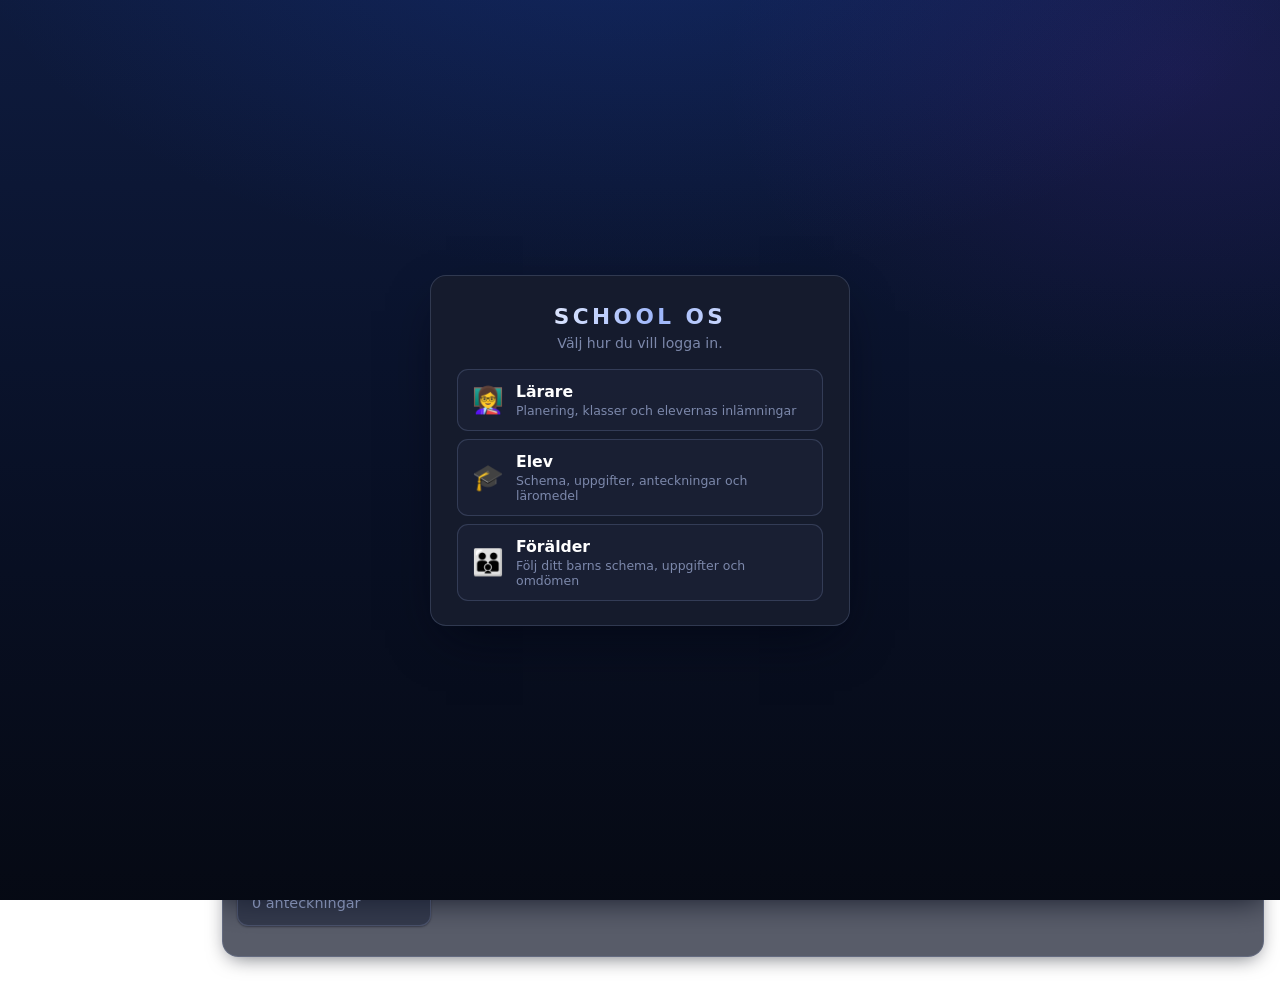
==== commit 59034788: "Lägg till startmeny med roller och inloggning före appen Appen möts nu av en startmeny med tre kateg" ====
--- a/School OS/Start.html
+++ b/School OS/Start.html
@@ -7,6 +7,66 @@
   <link rel="stylesheet" href="StartStyle.css" />
 </head>
 <body>
+
+  <div id="startupScreen" class="startup-screen" hidden>
+    <div class="startup-card">
+      <h1 class="startup-logo">SCHOOL OS</h1>
+
+      <div id="startupRoleStep">
+        <p class="startup-lead">Välj hur du vill logga in.</p>
+        <div class="startup-role-list">
+          <button type="button" class="startup-role" data-role="larare">
+            <span class="startup-role-icon">👩‍🏫</span>
+            <span class="startup-role-body">
+              <span class="startup-role-name">Lärare</span>
+              <span class="startup-role-desc">Planering, klasser och elevernas inlämningar</span>
+            </span>
+          </button>
+          <button type="button" class="startup-role" data-role="elev">
+            <span class="startup-role-icon">🎓</span>
+            <span class="startup-role-body">
+              <span class="startup-role-name">Elev</span>
+              <span class="startup-role-desc">Schema, uppgifter, anteckningar och läromedel</span>
+            </span>
+          </button>
+          <button type="button" class="startup-role" data-role="foralder">
+            <span class="startup-role-icon">👪</span>
+            <span class="startup-role-body">
+              <span class="startup-role-name">Förälder</span>
+              <span class="startup-role-desc">Följ ditt barns schema, uppgifter och omdömen</span>
+            </span>
+          </button>
+        </div>
+      </div>
+
+      <form id="startupLoginStep" class="startup-login" hidden autocomplete="off">
+        <p class="startup-login-role"><span id="startupLoginRole"></span></p>
+
+        <label class="startup-field">
+          <span class="startup-field-label">Användarnamn</span>
+          <input id="startupUser" type="text" class="doc-title-input" placeholder="fornamn.efternamn" autocomplete="off" />
+        </label>
+
+        <label class="startup-field">
+          <span class="startup-field-label">Lösenord</span>
+          <input id="startupPass" type="password" class="doc-title-input" placeholder="••••••••" autocomplete="off" />
+        </label>
+
+        <p id="startupError" class="startup-error" hidden>Fyll i både användarnamn och lösenord.</p>
+
+        <div class="startup-login-actions">
+          <button id="startupBackBtn" type="button" class="draw-tool-btn">← Tillbaka</button>
+          <button type="submit" class="doc-new-btn startup-submit">Logga in</button>
+        </div>
+
+        <p class="startup-note muted">
+          Prototyp — inloggningen är inte kopplad till något konto och sparar inget lösenord.
+        </p>
+      </form>
+    </div>
+  </div>
+
+  <button id="backToStartBtn" class="start-menu-btn" aria-label="Till startmenyn" title="Till startmenyn">←</button>
 
   <header class="topbar">
     <h1 class="logo">SCHOOL OS</h1>
@@ -39,10 +99,16 @@
 
   <div id="themePanel" class="theme-panel" hidden>
     <div class="theme-panel-header">
-      <span>Temafärg</span>
+      <span>Utseende</span>
       <button id="closeTheme" class="theme-close" aria-label="Stäng tema-inställningar">✕</button>
     </div>
 
+    <span class="theme-panel-subtitle">UI-stil</span>
+    <div id="uiStyleList" class="ui-style-list"></div>
+
+    <div class="theme-panel-divider"></div>
+
+    <span class="theme-panel-subtitle">Temafärg</span>
     <canvas id="colorWheel" class="color-wheel" width="180" height="180"></canvas>
 
     <div class="theme-preview">
--- a/School OS/StartStyle.css
+++ b/School OS/StartStyle.css
@@ -23,6 +23,9 @@
   --text: #eef2fb;
   --text-dim: #aab6d4;
   --text-faint: #7c88ab;
+  /* Emphasis text -- headings, the active tab, a selected row. A light UI
+     style flips this to near-black while --text stays the body colour. */
+  --text-strong: #ffffff;
 
   --radius-sm: 7px;
   --radius: 11px;
@@ -33,6 +36,175 @@
   --shadow-lg: 0 20px 50px -16px rgba(3, 6, 18, 0.75);
 
   --ease: cubic-bezier(0.32, 0.72, 0.28, 1);
+
+  --app-bg:
+    radial-gradient(1100px 620px at 50% -12%, hsl(var(--hue) 82% 52% / 0.2), transparent 62%),
+    radial-gradient(760px 520px at 92% 8%, hsl(calc(var(--hue) + 42) 72% 52% / 0.12), transparent 60%),
+    linear-gradient(
+      to bottom,
+      hsl(var(--hue) var(--sat) 15%) 0%,
+      hsl(var(--hue) var(--sat) 9%) 55%,
+      hsl(var(--hue) calc(var(--sat) - 8%) 5%) 100%
+    );
+  --topbar-bg: linear-gradient(to bottom, hsl(var(--hue) 40% 12% / 0.55), transparent);
+  --logo-bg: linear-gradient(100deg, #ffffff 10%, hsl(var(--hue) 92% 80%) 55%, #ffffff 95%);
+  --blur: 14px;
+  --popover-bg: hsl(var(--hue) 35% 13% / 0.98);
+  --status-neutral: #c2c2c2;
+  --status-progress: #ffc966;
+  --status-completed: #6fe3ab;
+  --status-fail: #ff8a8a;
+}
+
+/* ---------- UI styles ----------
+   Each style is a full re-declaration of the token block above, so the
+   whole app restyles from one attribute on <html> and every style still
+   follows the live --hue/--sat colour picker. No layout metrics are
+   touched, only surfaces, lines, radii, shadows and text colours. */
+
+/* Kompakt: flat and square. No glow, minimal shadow, tight corners --
+   more information per screen, less chrome. */
+:root[data-ui-style="kompakt"] {
+  --surface-1: hsl(var(--hue) 30% 13% / 0.9);
+  --surface-2: hsl(var(--hue) 28% 17% / 0.85);
+  --surface-hover: hsl(var(--hue) 35% 26% / 0.9);
+  --surface-sunken: hsl(var(--hue) 32% 9% / 0.8);
+
+  --line-soft: hsl(var(--hue) 25% 65% / 0.16);
+  --line: hsl(var(--hue) 25% 65% / 0.28);
+  --line-strong: hsl(var(--hue) 40% 70% / 0.45);
+
+  --accent: hsl(var(--hue) 85% 66%);
+  --accent-soft: hsl(var(--hue) 85% 60% / 0.2);
+  --accent-line: hsl(var(--hue) 85% 66% / 0.7);
+  --accent-glow: transparent;
+
+  --radius-sm: 2px;
+  --radius: 3px;
+  --radius-lg: 4px;
+
+  --shadow-sm: none;
+  --shadow: none;
+  --shadow-lg: 0 8px 24px -10px rgba(0, 0, 0, 0.7);
+
+  --app-bg: linear-gradient(to bottom, hsl(var(--hue) 24% 12%), hsl(var(--hue) 24% 8%));
+  --topbar-bg: hsl(var(--hue) 26% 14%);
+  --popover-bg: hsl(var(--hue) 26% 15%);
+  --blur: 0px;
+}
+
+/* Ljus: a light, papery UI. --text-strong flips to near-black so headings
+   and selected rows stay legible on pale surfaces. */
+:root[data-ui-style="ljus"] {
+  --surface-1: hsl(var(--hue) 45% 100% / 0.78);
+  --surface-2: hsl(var(--hue) 40% 99% / 0.9);
+  --surface-hover: hsl(var(--hue) 70% 90% / 0.75);
+  --surface-sunken: hsl(var(--hue) 35% 95% / 0.9);
+
+  --line-soft: hsl(var(--hue) 30% 40% / 0.14);
+  --line: hsl(var(--hue) 30% 35% / 0.24);
+  --line-strong: hsl(var(--hue) 55% 45% / 0.45);
+
+  --accent: hsl(var(--hue) 72% 44%);
+  --accent-soft: hsl(var(--hue) 80% 60% / 0.18);
+  --accent-line: hsl(var(--hue) 65% 52% / 0.55);
+  --accent-glow: hsl(var(--hue) 70% 60% / 0.18);
+
+  --text: #26304a;
+  --text-dim: #4e5a76;
+  --text-faint: #74809b;
+  --text-strong: #0d1424;
+
+  --shadow-sm: 0 1px 2px hsl(var(--hue) 30% 30% / 0.1);
+  --shadow: 0 6px 18px -8px hsl(var(--hue) 30% 25% / 0.28);
+  --shadow-lg: 0 20px 44px -18px hsl(var(--hue) 30% 25% / 0.4);
+
+  --app-bg:
+    radial-gradient(1000px 560px at 50% -10%, hsl(var(--hue) 80% 78% / 0.3), transparent 60%),
+    linear-gradient(to bottom, hsl(var(--hue) 40% 97%), hsl(var(--hue) 30% 92%));
+  --topbar-bg: linear-gradient(to bottom, hsl(var(--hue) 50% 100% / 0.75), transparent);
+  --popover-bg: hsl(var(--hue) 45% 100% / 0.98);
+  --status-neutral: #4c5364;
+  /* The pastel status colours are tuned for a dark chip; on a pale one
+     they need to go darker to stay readable. */
+  --status-progress: #8a5300;
+  --status-completed: #0d7048;
+  --status-fail: #b02418;
+  --logo-bg: linear-gradient(100deg, hsl(var(--hue) 60% 22%) 10%, hsl(var(--hue) 75% 42%) 55%, hsl(var(--hue) 60% 22%) 95%);
+}
+
+/* Kontrast: maximum separation between surfaces and text. Near-black
+   ground, bright borders on everything, pure white type. */
+:root[data-ui-style="kontrast"] {
+  --surface-1: #0a0d16;
+  --surface-2: #121724;
+  --surface-hover: hsl(var(--hue) 80% 45% / 0.35);
+  --surface-sunken: #05070d;
+
+  --line-soft: hsl(var(--hue) 40% 80% / 0.35);
+  --line: hsl(var(--hue) 50% 85% / 0.55);
+  --line-strong: hsl(var(--hue) 90% 80%);
+
+  --accent: hsl(var(--hue) 100% 75%);
+  --accent-soft: hsl(var(--hue) 100% 65% / 0.3);
+  --accent-line: hsl(var(--hue) 100% 78%);
+  --accent-glow: hsl(var(--hue) 100% 70% / 0.5);
+
+  --text: #ffffff;
+  --text-dim: #d6ddef;
+  --text-faint: #a6b0c9;
+  --text-strong: #ffffff;
+
+  --radius-sm: 3px;
+  --radius: 5px;
+  --radius-lg: 6px;
+
+  --shadow-sm: none;
+  --shadow: none;
+  --shadow-lg: 0 10px 30px -12px #000000;
+
+  --app-bg: linear-gradient(to bottom, #05070d, #02040a);
+  --topbar-bg: #05070d;
+  --popover-bg: #0a0d16;
+  --logo-bg: linear-gradient(100deg, #ffffff 10%, hsl(var(--hue) 100% 82%) 55%, #ffffff 95%);
+  --blur: 0px;
+}
+
+/* Mjuk: rounder and warmer, with deeper shadows and softer edges. */
+:root[data-ui-style="mjuk"] {
+  --surface-1: hsl(var(--hue) 40% 20% / 0.6);
+  --surface-2: hsl(var(--hue) 40% 26% / 0.5);
+  --surface-hover: hsl(var(--hue) 60% 42% / 0.34);
+  --surface-sunken: hsl(var(--hue) 45% 14% / 0.45);
+
+  --line-soft: hsl(var(--hue) 60% 85% / 0.1);
+  --line: hsl(var(--hue) 60% 85% / 0.16);
+  --line-strong: hsl(var(--hue) 70% 80% / 0.3);
+
+  --accent: hsl(var(--hue) 85% 76%);
+  --accent-soft: hsl(var(--hue) 85% 70% / 0.2);
+  --accent-line: hsl(var(--hue) 85% 78% / 0.45);
+  --accent-glow: hsl(var(--hue) 85% 70% / 0.3);
+
+  --text: #f3f1fb;
+  --text-dim: #c3bedd;
+  --text-faint: #8f89ab;
+
+  --radius-sm: 12px;
+  --radius: 18px;
+  --radius-lg: 26px;
+
+  --shadow-sm: 0 2px 6px -2px hsl(var(--hue) 50% 4% / 0.5);
+  --shadow: 0 10px 30px -10px hsl(var(--hue) 50% 4% / 0.65);
+  --shadow-lg: 0 26px 60px -20px hsl(var(--hue) 50% 4% / 0.75);
+
+  --app-bg:
+    radial-gradient(900px 520px at 18% -8%, hsl(calc(var(--hue) + 24) 70% 55% / 0.3), transparent 62%),
+    radial-gradient(820px 520px at 88% 6%, hsl(calc(var(--hue) - 30) 70% 55% / 0.24), transparent 60%),
+    linear-gradient(to bottom, hsl(var(--hue) 42% 18%), hsl(var(--hue) 45% 11%));
+  --topbar-bg: linear-gradient(to bottom, hsl(var(--hue) 45% 22% / 0.5), transparent);
+  --popover-bg: hsl(var(--hue) 42% 19% / 0.98);
+  --blur: 20px;
 }
 
 * {
@@ -54,15 +226,7 @@
   overflow-x: hidden;
   display: flex;
   flex-direction: column;
-  background:
-    radial-gradient(1100px 620px at 50% -12%, hsl(var(--hue) 82% 52% / 0.2), transparent 62%),
-    radial-gradient(760px 520px at 92% 8%, hsl(calc(var(--hue) + 42) 72% 52% / 0.12), transparent 60%),
-    linear-gradient(
-      to bottom,
-      hsl(var(--hue) var(--sat) 15%) 0%,
-      hsl(var(--hue) var(--sat) 9%) 55%,
-      hsl(var(--hue) calc(var(--sat) - 8%) 5%) 100%
-    );
+  background: var(--app-bg);
   background-attachment: fixed;
 }
 
@@ -74,8 +238,8 @@
   align-items: center;
   padding: 18px 20px 16px;
   border-bottom: 1px solid var(--line-soft);
-  background: linear-gradient(to bottom, hsl(var(--hue) 40% 12% / 0.55), transparent);
-  backdrop-filter: blur(14px);
+  background: var(--topbar-bg);
+  backdrop-filter: blur(var(--blur));
 }
 
 .logo {
@@ -83,7 +247,7 @@
   font-size: 1.4rem;
   letter-spacing: 0.16em;
   font-weight: 650;
-  background: linear-gradient(100deg, #ffffff 10%, hsl(var(--hue) 92% 80%) 55%, #ffffff 95%);
+  background: var(--logo-bg);
   -webkit-background-clip: text;
   background-clip: text;
   color: transparent;
@@ -129,7 +293,7 @@
 .tab-btn.active {
   background: linear-gradient(to bottom, var(--accent-soft), hsl(var(--hue) 60% 30% / 0.3));
   border-color: var(--accent-line);
-  color: #ffffff;
+  color: var(--text-strong);
   box-shadow: var(--shadow), 0 0 0 1px var(--accent-glow) inset;
 }
 
@@ -152,7 +316,7 @@
   padding: 2px 9px;
   font-size: 0.68rem;
   font-weight: 550;
-  color: #ffffff;
+  color: var(--text-strong);
   background: hsl(var(--hue) 40% 8% / 0.45);
   border: 1px solid var(--accent-line);
   border-radius: 999px;
@@ -261,7 +425,7 @@
 .catalog-list-clickable li.active {
   background: var(--accent-soft);
   border-color: var(--accent-line);
-  color: #ffffff;
+  color: var(--text-strong);
 }
 
 .page-body {
@@ -293,7 +457,7 @@
 
 .page h2 {
   font-weight: 600;
-  color: #ffffff;
+  color: var(--text-strong);
   margin-bottom: 12px;
   letter-spacing: -0.01em;
 }
@@ -439,12 +603,12 @@
 
 .status-notstarted {
   background: rgba(140, 140, 140, 0.2);
-  color: #c2c2c2;
+  color: var(--status-neutral);
 }
 
 .status-progress {
   background: rgba(255, 190, 60, 0.15);
-  color: #ffc966;
+  color: var(--status-progress);
 }
 
 .status-submitted {
@@ -454,12 +618,12 @@
 
 .status-completed {
   background: rgba(70, 210, 140, 0.15);
-  color: #6fe3ab;
+  color: var(--status-completed);
 }
 
 .status-fail {
   background: rgba(255, 90, 90, 0.15);
-  color: #ff8a8a;
+  color: var(--status-fail);
 }
 
 /* ---------- Schema (weekly timetable) ---------- */
@@ -516,7 +680,7 @@
   padding: 4px 6px;
   font-size: 0.78rem;
   font-weight: 550;
-  color: #ffffff;
+  color: var(--text-strong);
   background: linear-gradient(to bottom right, hsl(var(--hue) 70% 46% / 0.7), hsl(var(--hue) 65% 34% / 0.7));
   border: 1px solid var(--accent-line);
   border-radius: var(--radius-sm);
@@ -549,7 +713,7 @@
 .doc-list li.active {
   background: var(--accent-soft);
   border-color: var(--accent-line);
-  color: #ffffff;
+  color: var(--text-strong);
 }
 
 .doc-list-empty {
@@ -716,7 +880,7 @@
 .group-box-name {
   font-weight: 600;
   letter-spacing: -0.01em;
-  color: #ffffff;
+  color: var(--text-strong);
 }
 
 .group-box-meta {
@@ -804,7 +968,7 @@
   padding: 7px 10px;
   font-size: 0.95rem;
   font-weight: 500;
-  color: #ffffff;
+  color: var(--text-strong);
   background: var(--surface-sunken);
   border: 1px solid var(--line);
   border-radius: var(--radius-sm);
@@ -834,7 +998,7 @@
 .draw-tool-btn.confirm-armed {
   background: rgba(255, 90, 90, 0.35);
   border-color: #ff8a8a;
-  color: #ffffff;
+  color: var(--text-strong);
   white-space: nowrap;
 }
 
@@ -872,7 +1036,7 @@
 .text-editor h2,
 .text-editor h3 {
   margin: 0.4em 0;
-  color: #ffffff;
+  color: var(--text-strong);
 }
 
 .text-editor ul,
@@ -926,7 +1090,7 @@
 
 .text-tool-btn.active {
   border-color: hsl(var(--hue) 100% 75% / 0.7);
-  color: #ffffff;
+  color: var(--text-strong);
   background: hsl(var(--hue) 60% 40% / 0.3);
 }
 
@@ -1016,7 +1180,7 @@
   z-index: 10;
   width: 220px;
   padding: 12px;
-  background: hsl(var(--hue) 35% 13% / 0.98);
+  background: var(--popover-bg);
   border: 1px solid hsl(var(--hue) 55% 65% / 0.35);
   border-radius: 10px;
   box-shadow: 0 12px 40px rgba(0, 0, 0, 0.5);
@@ -1063,7 +1227,7 @@
 }
 
 .recent-color-btn:hover {
-  border-color: #ffffff;
+  border-color: var(--text-strong);
 }
 
 .color-picker-actions {
@@ -1089,7 +1253,7 @@
 
 .draw-tool-btn.active {
   border-color: hsl(var(--hue) 100% 75% / 0.7);
-  color: #ffffff;
+  color: var(--text-strong);
 }
 
 .draw-tool-btn:disabled {
@@ -1153,6 +1317,193 @@
 
 /* ---------- Theme settings ---------- */
 
+/* ---------- Startup screen (role picker + login gate) ---------- */
+
+.startup-screen {
+  position: fixed;
+  inset: 0;
+  z-index: 200;
+  display: flex;
+  align-items: center;
+  justify-content: center;
+  padding: 24px;
+  overflow-y: auto;
+  background: var(--app-bg);
+  background-attachment: fixed;
+}
+
+.startup-screen[hidden] {
+  display: none;
+}
+
+.startup-card {
+  width: 100%;
+  max-width: 420px;
+  padding: 28px 26px 24px;
+  background: var(--popover-bg);
+  border: 1px solid var(--line);
+  border-radius: var(--radius-lg);
+  box-shadow: var(--shadow-lg);
+}
+
+.startup-logo {
+  margin: 0 0 6px;
+  font-size: 1.35rem;
+  letter-spacing: 0.16em;
+  font-weight: 650;
+  text-align: center;
+  background: var(--logo-bg);
+  -webkit-background-clip: text;
+  background-clip: text;
+  color: transparent;
+}
+
+.startup-lead {
+  margin: 0 0 18px;
+  font-size: 0.88rem;
+  text-align: center;
+  color: var(--text-faint);
+}
+
+.startup-role-list {
+  display: flex;
+  flex-direction: column;
+  gap: 8px;
+}
+
+.startup-role {
+  display: flex;
+  align-items: center;
+  gap: 12px;
+  padding: 12px 14px;
+  font: inherit;
+  text-align: left;
+  color: var(--text-dim);
+  background: var(--surface-2);
+  border: 1px solid var(--line);
+  border-radius: var(--radius);
+  cursor: pointer;
+  transition: background 0.2s var(--ease), border-color 0.2s var(--ease),
+    color 0.2s var(--ease), transform 0.2s var(--ease);
+}
+
+.startup-role:hover {
+  background: var(--surface-hover);
+  border-color: var(--accent-line);
+  color: var(--text);
+  transform: translateY(-1px);
+}
+
+.startup-role-icon {
+  flex-shrink: 0;
+  font-size: 1.6rem;
+}
+
+.startup-role-body {
+  display: flex;
+  flex-direction: column;
+  gap: 2px;
+  min-width: 0;
+}
+
+.startup-role-name {
+  font-size: 0.98rem;
+  font-weight: 650;
+  color: var(--text-strong);
+}
+
+.startup-role-desc {
+  font-size: 0.78rem;
+  color: var(--text-faint);
+}
+
+.startup-login {
+  display: flex;
+  flex-direction: column;
+  gap: 12px;
+}
+
+.startup-login[hidden] {
+  display: none;
+}
+
+.startup-login-role {
+  margin: 0;
+  font-size: 0.88rem;
+  font-weight: 550;
+  text-align: center;
+  color: var(--text-dim);
+}
+
+.startup-field {
+  display: flex;
+  flex-direction: column;
+  gap: 5px;
+}
+
+.startup-field-label {
+  font-size: 0.72rem;
+  font-weight: 650;
+  text-transform: uppercase;
+  letter-spacing: 0.09em;
+  color: var(--text-faint);
+}
+
+.startup-error {
+  margin: 0;
+  font-size: 0.8rem;
+  color: var(--status-fail);
+}
+
+.startup-error[hidden] {
+  display: none;
+}
+
+.startup-login-actions {
+  display: flex;
+  align-items: center;
+  gap: 8px;
+  margin-top: 2px;
+}
+
+.startup-submit {
+  flex: 1;
+  text-align: center;
+}
+
+.startup-note {
+  margin: 4px 0 0;
+  font-size: 0.74rem;
+  line-height: 1.45;
+  text-align: center;
+}
+
+/* Mirrors the settings button in the opposite corner, so neither affects
+   the page layout. */
+.start-menu-btn {
+  position: fixed;
+  top: 20px;
+  left: 20px;
+  width: 42px;
+  height: 42px;
+  display: flex;
+  align-items: center;
+  justify-content: center;
+  font-size: 1.2rem;
+  color: var(--text);
+  background: radial-gradient(circle at 50% 30%, hsl(var(--hue) 60% 55% / 0.4), hsl(var(--hue) 50% 25% / 0.3));
+  border: 1px solid hsl(var(--hue) 55% 65% / 0.3);
+  border-radius: 50%;
+  cursor: pointer;
+  transition: transform 0.2s ease, border-color 0.25s ease;
+  z-index: 30;
+}
+
+.start-menu-btn:hover {
+  transform: translateX(-2px);
+  border-color: var(--accent-line);
+}
+
 .settings-btn {
   position: fixed;
   top: 20px;
@@ -1192,10 +1543,10 @@
   align-items: center;
   gap: 14px;
   padding: 18px;
-  background: hsl(var(--hue) 35% 13% / 0.98);
-  border: 1px solid hsl(var(--hue) 55% 65% / 0.25);
-  border-radius: 14px;
-  box-shadow: 0 12px 30px rgba(0, 0, 0, 0.4);
+  background: var(--popover-bg);
+  border: 1px solid var(--line);
+  border-radius: var(--radius-lg);
+  box-shadow: var(--shadow-lg);
   z-index: 30;
 }
 
@@ -1223,7 +1574,7 @@
 }
 
 .theme-close:hover {
-  color: #ffffff;
+  color: var(--text-strong);
 }
 
 .color-wheel {
@@ -1261,8 +1612,52 @@
 }
 
 .theme-reset:hover {
-  color: #ffffff;
+  color: var(--text-strong);
   border-color: hsl(var(--hue) 60% 65% / 0.5);
+}
+
+.ui-style-list {
+  display: grid;
+  grid-template-columns: 1fr 1fr;
+  gap: 6px;
+  margin-bottom: 4px;
+}
+
+.ui-style-btn {
+  display: flex;
+  align-items: center;
+  gap: 7px;
+  padding: 7px 8px;
+  font: inherit;
+  font-size: 0.8rem;
+  font-weight: 550;
+  text-align: left;
+  color: var(--text-dim);
+  background: var(--surface-sunken);
+  border: 1px solid var(--line);
+  border-radius: var(--radius-sm);
+  cursor: pointer;
+  transition: background 0.18s var(--ease), border-color 0.18s var(--ease), color 0.18s var(--ease);
+}
+
+.ui-style-btn:hover {
+  background: var(--surface-hover);
+  color: var(--text);
+}
+
+.ui-style-btn.active {
+  background: var(--accent-soft);
+  border-color: var(--accent-line);
+  color: var(--text-strong);
+}
+
+/* A miniature of the style being offered, so the choice reads visually
+   rather than only by name. */
+.ui-style-chip {
+  flex-shrink: 0;
+  width: 20px;
+  height: 20px;
+  border: 1px solid var(--line-strong);
 }
 
 .theme-panel-divider {
@@ -1339,7 +1734,7 @@
 }
 
 .delete-dontask-btn:hover {
-  color: #ffffff;
+  color: var(--text-strong);
   border-color: var(--accent-line);
 }
 
@@ -1375,7 +1770,7 @@
 .app-modal {
   width: 100%;
   max-width: 380px;
-  background: hsl(var(--hue) 35% 13% / 0.98);
+  background: var(--popover-bg);
   border: 1px solid hsl(var(--hue) 55% 65% / 0.35);
   border-radius: 10px;
   padding: 18px 20px;
@@ -1385,7 +1780,7 @@
 .app-modal-title {
   margin: 0 0 8px;
   font-size: 1rem;
-  color: #ffffff;
+  color: var(--text-strong);
 }
 
 .app-modal-message {
@@ -1453,7 +1848,7 @@
   width: 44px;
   height: 44px;
   border-radius: 50%;
-  color: #ffffff;
+  color: var(--text-strong);
   font-weight: 600;
   font-size: 0.95rem;
 }
@@ -1473,7 +1868,7 @@
 
 .teacher-card-name {
   font-weight: 500;
-  color: #ffffff;
+  color: var(--text-strong);
   white-space: nowrap;
   overflow: hidden;
   text-overflow: ellipsis;
@@ -1504,7 +1899,7 @@
 
 .teacher-chat-name {
   margin: 0;
-  color: #ffffff;
+  color: var(--text-strong);
 }
 
 .chat-messages {
@@ -1529,13 +1924,13 @@
   align-self: flex-end;
   background: hsl(var(--hue) 60% 40% / 0.35);
   border-color: hsl(var(--hue) 100% 75% / 0.5);
-  color: #ffffff;
+  color: var(--text-strong);
 }
 
 .chat-message-teacher {
   align-self: flex-start;
   background: var(--surface-2);
-  color: #dfe5f5;
+  color: var(--text);
 }
 
 .chat-input-row {
@@ -1600,7 +1995,7 @@
   z-index: 20;
   width: 240px;
   padding: 12px;
-  background: hsl(var(--hue) 35% 13% / 0.98);
+  background: var(--popover-bg);
   border: 1px solid var(--line-strong);
   border-radius: var(--radius);
   box-shadow: var(--shadow-lg);
@@ -1775,7 +2170,7 @@
   font-size: 1.1rem;
   font-weight: 650;
   letter-spacing: -0.01em;
-  color: #ffffff;
+  color: var(--text-strong);
 }
 
 .book-reader-heading p {
@@ -1823,7 +2218,7 @@
 .book-chapter-list li.active {
   background: var(--accent-soft);
   border-color: var(--accent-line);
-  color: #ffffff;
+  color: var(--text-strong);
 }
 
 .book-chapter-number {
@@ -1843,7 +2238,7 @@
 }
 
 .book-chapter-list li.active .book-chapter-number {
-  color: #ffffff;
+  color: var(--text-strong);
   border-color: var(--accent-line);
 }
 
@@ -1865,7 +2260,7 @@
   font-size: 1.05rem;
   font-weight: 650;
   letter-spacing: -0.01em;
-  color: #ffffff;
+  color: var(--text-strong);
 }
 
 .book-chapter-summary {
@@ -1922,7 +2317,7 @@
   font-size: 1.05rem;
   font-weight: 650;
   letter-spacing: -0.01em;
-  color: #ffffff;
+  color: var(--text-strong);
 }
 
 .book-spread-chapter {
@@ -2261,7 +2656,7 @@
   padding: 8px 14px;
   font-size: 0.85rem;
   font-weight: 500;
-  color: #ffffff;
+  color: var(--text-strong);
   background: radial-gradient(circle at 50% 0%, hsl(var(--hue) 100% 68% / 0.5), hsl(var(--hue) 50% 31% / 0.3));
   border: 2px solid hsl(var(--hue) 100% 79% / 0.6);
   border-radius: var(--radius);
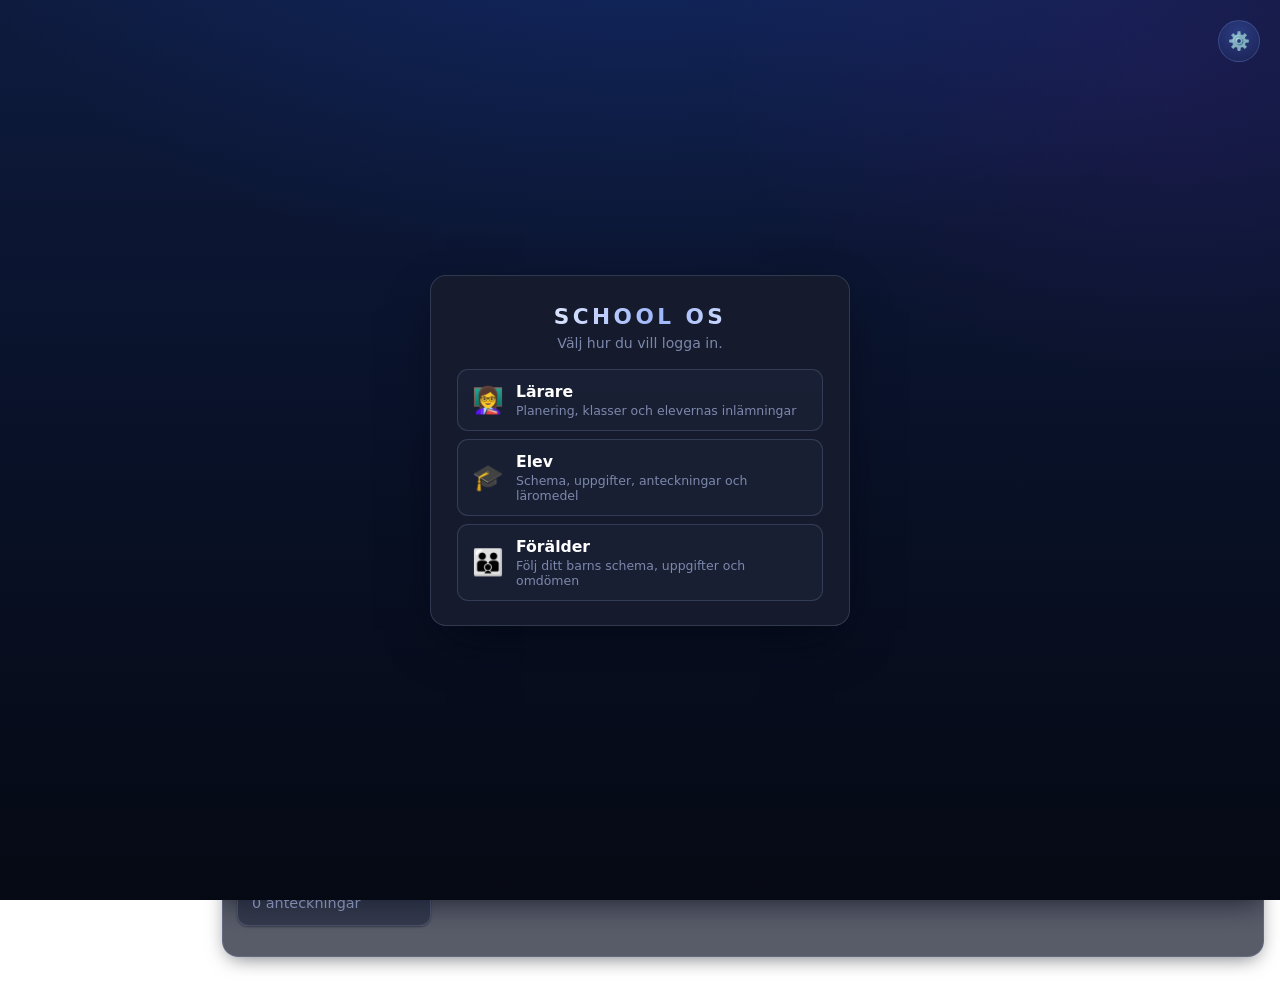
==== commit 303a91d4: "Sorterbara uppgifter, skola och program i inloggningen, ny provtabb Sortering: kolumnrubrikerna i Up" ====
--- a/School OS/Start.html
+++ b/School OS/Start.html
@@ -43,6 +43,30 @@
         <p class="startup-login-role"><span id="startupLoginRole"></span></p>
 
         <label class="startup-field">
+          <span class="startup-field-label">Kategori</span>
+          <select id="startupRoleSelect" class="doc-title-input startup-select">
+            <option value="larare">Lärare</option>
+            <option value="elev">Elev</option>
+            <option value="foralder">Förälder</option>
+          </select>
+        </label>
+
+        <label class="startup-field">
+          <span class="startup-field-label">Skola</span>
+          <select id="startupSchool" class="doc-title-input startup-select"></select>
+        </label>
+
+        <label class="startup-field">
+          <span class="startup-field-label">Program</span>
+          <select id="startupProgram" class="doc-title-input startup-select"></select>
+        </label>
+
+        <label class="startup-field">
+          <span class="startup-field-label">Konto</span>
+          <select id="startupIdentity" class="doc-title-input startup-select"></select>
+        </label>
+
+        <label class="startup-field">
           <span class="startup-field-label">Användarnamn</span>
           <input id="startupUser" type="text" class="doc-title-input" placeholder="fornamn.efternamn" autocomplete="off" />
         </label>
@@ -67,9 +91,13 @@
   </div>
 
   <button id="backToStartBtn" class="start-menu-btn" aria-label="Till startmenyn" title="Till startmenyn">←</button>
+  <span id="roleBadge" class="role-badge"></span>
 
   <header class="topbar">
-    <h1 class="logo">SCHOOL OS</h1>
+    <div class="logo-block">
+      <h1 class="logo">SCHOOL OS</h1>
+      <p id="schoolLine" class="logo-school"></p>
+    </div>
 
     <nav class="tabs">
       <button class="tab-btn" data-tab="assignments" draggable="true">
@@ -80,11 +108,23 @@
         <span class="tab-btn-label">🗓 Schema</span>
         <span class="tab-btn-nested" hidden></span>
       </button>
+      <button class="tab-btn" data-tab="exams" draggable="true">
+        <span class="tab-btn-label">📝 Prov</span>
+        <span class="tab-btn-nested" hidden></span>
+      </button>
       <button class="tab-btn" data-tab="mindmap" draggable="true">
-        <span class="tab-btn-label">🧠 Mindmap</span>
+        <span class="tab-btn-line">
+          <span class="tab-btn-label">📄 Word</span>
+          <span id="appSwitcherArrow" class="tab-btn-apps" role="button" tabindex="0"
+            title="Byt Microsoft-app" aria-label="Byt Microsoft-app">▾</span>
+        </span>
         <span class="tab-btn-nested" hidden></span>
       </button>
       <button class="tab-btn" data-tab="teachers" draggable="true">
+        <span class="tab-btn-label">👩‍🏫 Lärare</span>
+        <span class="tab-btn-nested" hidden></span>
+      </button>
+      <button class="tab-btn" data-tab="colleagues" draggable="true">
         <span class="tab-btn-label">👩‍🏫 Lärare</span>
         <span class="tab-btn-nested" hidden></span>
       </button>
@@ -94,6 +134,15 @@
       </button>
     </nav>
   </header>
+
+  <div id="appSwitcher" class="app-switcher" hidden>
+    <div id="appSwitcherList" class="app-switcher-list"></div>
+    <div class="app-switcher-sep"></div>
+    <button id="appSwitcherEmbed" type="button" class="app-switcher-item app-switcher-embed">
+      <span class="app-switcher-embed-icon">⤓</span>
+      <span>Öppna Microsoft 365 i appen</span>
+    </button>
+  </div>
 
   <button id="settingsBtn" class="settings-btn" aria-label="Temainställningar" title="Temainställningar">⚙️</button>
 
@@ -163,54 +212,11 @@
 
         <div class="page-body">
           <div class="panel">
-            <h3>Uppgifter</h3>
+            <h3 id="assignmentsHeading">Uppgifter</h3>
+            <p id="assignmentsIntro" class="muted groupdock-intro" hidden></p>
             <table class="table">
-              <thead>
-                <tr>
-                  <th>Uppgift</th>
-                  <th>Ämne</th>
-                  <th>Deadline</th>
-                  <th>Betyg</th>
-                </tr>
-              </thead>
-              <tbody id="assignmentsBody">
-                <tr data-subject="Matematik 2b">
-                  <td>Algebra-inlämning</td>
-                  <td>Matematik 2b</td>
-                  <td>Fredag</td>
-                  <td><span class="status status-progress">Pågår</span></td>
-                </tr>
-                <tr data-subject="Fysik 2">
-                  <td>Laborationsrapport: Elektricitet</td>
-                  <td>Fysik 2</td>
-                  <td>Nästa vecka</td>
-                  <td><span class="status status-notstarted">Ej påbörjad</span></td>
-                </tr>
-                <tr data-subject="Svenska 3">
-                  <td>Novellanalys</td>
-                  <td>Svenska 3</td>
-                  <td>Om 2 veckor</td>
-                  <td><span class="status status-notstarted">Ej påbörjad</span></td>
-                </tr>
-                <tr data-subject="Historia 1b">
-                  <td>Källkritisk uppgift: Andra världskriget</td>
-                  <td>Historia 1b</td>
-                  <td>Igår</td>
-                  <td><span class="status status-submitted">Väntar på betyg</span></td>
-                </tr>
-                <tr data-subject="Engelska 6">
-                  <td>Grammatikövningar</td>
-                  <td>Engelska 6</td>
-                  <td>Förra veckan</td>
-                  <td><span class="status status-completed">Betyg: B</span></td>
-                </tr>
-                <tr data-subject="Programmering 1">
-                  <td>Programmeringsprojekt</td>
-                  <td>Programmering 1</td>
-                  <td>2 veckor sedan</td>
-                  <td><span class="status status-fail">Betyg: F</span></td>
-                </tr>
-              </tbody>
+              <thead id="assignmentsHead"></thead>
+              <tbody id="assignmentsBody"></tbody>
             </table>
             <p id="assignmentsEmpty" class="muted" hidden>Inga uppgifter i det här ämnet.</p>
           </div>
@@ -235,7 +241,7 @@
 
         <div class="page-body">
           <div class="panel">
-            <h3>Schema — Naturvetenskapsprogrammet</h3>
+            <h3 id="calendarHeading">Schema</h3>
 
             <div class="schedule-scroll">
             <div class="schedule-grid">
@@ -292,14 +298,98 @@
     </section>
 
     <!-- MINDMAP -->
+    <section id="exams" class="page">
+      <div class="page-layout">
+        <aside class="catalog">
+          <h4 class="catalog-title">Position</h4>
+          <ul id="examsBreadcrumb" class="catalog-list catalog-list-clickable"></ul>
+
+          <h4 class="catalog-title catalog-title-section">Prov</h4>
+          <ul id="examList" class="catalog-list doc-list"></ul>
+        </aside>
+
+        <div class="page-body">
+          <div id="examCalendarView" class="panel">
+            <div class="exam-cal-top">
+              <div>
+                <h3 id="examCalTitle">Provkalender</h3>
+                <p id="examCalIntro" class="muted groupdock-intro"></p>
+              </div>
+              <div class="exam-cal-nav">
+                <button id="examPrevMonth" type="button" class="draw-tool-btn" aria-label="Föregående månad">←</button>
+                <span id="examMonthLabel" class="exam-month-label"></span>
+                <button id="examNextMonth" type="button" class="draw-tool-btn" aria-label="Nästa månad">→</button>
+                <button id="examTodayBtn" type="button" class="draw-tool-btn">Idag</button>
+              </div>
+            </div>
+
+            <div class="exam-cal-weekdays">
+              <span>Mån</span><span>Tis</span><span>Ons</span><span>Tor</span>
+              <span>Fre</span><span>Lör</span><span>Sön</span>
+            </div>
+            <div id="examCalGrid" class="exam-cal-grid"></div>
+
+            <div id="examDayPanel" class="exam-day-panel">
+              <h4 id="examDayTitle" class="exam-day-title"></h4>
+              <div id="examDayList" class="exam-day-list"></div>
+            </div>
+          </div>
+
+          <div id="examRunView" class="panel" hidden>
+            <div class="exam-run-head">
+              <span id="examRunBadge" class="exam-subject-badge"></span>
+              <div class="exam-run-heading">
+                <h3 id="examRunTitle"></h3>
+                <p id="examRunMeta" class="muted exam-run-meta"></p>
+              </div>
+              <span id="examRunProgress" class="exam-run-progress"></span>
+            </div>
+
+            <div id="examQuestions" class="exam-questions"></div>
+
+            <div class="exam-run-actions">
+              <button id="examCancelBtn" type="button" class="draw-tool-btn">← Tillbaka till kalendern</button>
+              <button id="examSubmitBtn" type="button" class="doc-new-btn">Lämna in provet</button>
+            </div>
+          </div>
+
+          <div id="examResultView" class="panel" hidden>
+            <div class="exam-run-head">
+              <span id="examResultBadge" class="exam-subject-badge"></span>
+              <div class="exam-run-heading">
+                <h3 id="examResultTitle"></h3>
+                <p id="examResultMeta" class="muted exam-run-meta"></p>
+              </div>
+            </div>
+
+            <div class="exam-score-row">
+              <div class="exam-score">
+                <span id="examScoreValue" class="exam-score-value"></span>
+                <span class="exam-score-label">rätt av</span>
+                <span id="examScoreMax" class="exam-score-max"></span>
+              </div>
+              <p id="examScoreNote" class="muted exam-score-note"></p>
+            </div>
+
+            <div id="examReview" class="exam-questions"></div>
+
+            <div class="exam-run-actions">
+              <button id="examResultBackBtn" type="button" class="draw-tool-btn">← Tillbaka till kalendern</button>
+              <button id="examRetryBtn" type="button" class="draw-tool-btn">Gör om provet</button>
+            </div>
+          </div>
+        </div>
+      </div>
+    </section>
+
     <section id="mindmap" class="page">
       <div class="page-layout">
         <aside class="catalog">
-          <h4 class="catalog-title doc-list-title">Dokument</h4>
+          <h4 id="docListTitle" class="catalog-title doc-list-title">Word</h4>
 
           <div id="newDocRow" class="new-group-row">
             <button id="newDocBtn" class="doc-new-btn doc-new-btn-toggle">
-              <span>➕ Nytt dokument</span>
+              <span id="newDocBtnLabel">➕ Nytt Word-dokument</span>
               <span class="doc-new-btn-arrow">▾</span>
             </button>
             <div id="newDocForm" class="new-group-form" hidden>
@@ -313,10 +403,6 @@
                 <option value="Fysik 2">Fysik 2</option>
                 <option value="Historia 1b">Historia 1b</option>
                 <option value="Programmering 1">Programmering 1</option>
-              </select>
-              <select id="newDocType" class="group-subject-select">
-                <option value="text">📝 Dokument</option>
-                <option value="draw">🎨 Ritning</option>
               </select>
               <button id="confirmNewDocBtn" class="doc-new-btn">Skapa</button>
             </div>
@@ -351,7 +437,15 @@
 
         <div class="page-body">
           <div class="panel mindmap-panel">
-            <h3>Mindmap</h3>
+            <div class="office-header">
+              <span id="officeAppBadge" class="office-app-badge">W</span>
+              <div class="office-header-text">
+                <h3 id="officeAppName">Word</h3>
+                <p id="officeAppTagline" class="muted office-app-tagline"></p>
+              </div>
+              <button id="officeSwitchBtn" type="button" class="draw-tool-btn office-switch-btn"
+                title="Byt Microsoft-app">Byt app ▾</button>
+            </div>
 
             <div id="docToolbar" class="doc-toolbar" hidden>
               <input id="docTitleInput" class="doc-title-input" type="text" placeholder="Namnlöst dokument" />
@@ -455,6 +549,73 @@
               </div>
             </div>
 
+            <div id="sheetArea" class="sheet-area" hidden>
+              <div class="sheet-toolbar">
+                <span id="sheetCellRef" class="sheet-cell-ref">A1</span>
+                <input id="sheetFormula" class="doc-title-input sheet-formula" type="text"
+                  placeholder="Skriv i cellen, eller =SUMMA(A1:A5)" />
+                <button id="sheetAddRowBtn" type="button" class="draw-tool-btn" title="Lägg till rad">＋ Rad</button>
+                <button id="sheetAddColBtn" type="button" class="draw-tool-btn" title="Lägg till kolumn">＋ Kolumn</button>
+              </div>
+              <div class="sheet-scroll">
+                <table id="sheetTable" class="sheet-table"></table>
+              </div>
+            </div>
+
+            <div id="slidesArea" class="slides-area" hidden>
+              <aside class="slides-strip">
+                <div id="slidesList" class="slides-list"></div>
+                <button id="addSlideBtn" type="button" class="doc-new-btn slides-add-btn">➕ Ny bild</button>
+              </aside>
+              <div class="slides-stage">
+                <div id="slideCanvas" class="slide-canvas">
+                  <div id="slideTitle" class="slide-title" contenteditable="true"
+                    data-placeholder="Rubrik"></div>
+                  <div id="slideBody" class="slide-body" contenteditable="true"
+                    data-placeholder="Skriv punkter här…"></div>
+                </div>
+                <div class="slides-stage-actions">
+                  <p id="slideCounter" class="muted slide-counter"></p>
+                  <button id="deleteSlideBtn" type="button" class="draw-tool-btn">🗑 Ta bort bilden</button>
+                </div>
+              </div>
+            </div>
+
+            <div id="officeEmbedView" class="office-embed" hidden>
+              <div class="office-embed-bar">
+                <span id="officeEmbedBadge" class="office-app-badge office-app-badge-sm">W</span>
+                <input id="officeEmbedUrl" class="doc-title-input office-embed-url" type="text"
+                  spellcheck="false" />
+                <button id="officeEmbedLoadBtn" type="button" class="draw-tool-btn">↻ Ladda</button>
+                <button id="officeEmbedOpenBtn" type="button" class="doc-new-btn">↗ Öppna i ny flik</button>
+              </div>
+
+              <div class="office-embed-frame-wrap">
+                <iframe id="officeFrame" class="office-embed-frame" title="Microsoft 365"
+                  referrerpolicy="no-referrer"
+                  sandbox="allow-scripts allow-same-origin allow-forms allow-popups"></iframe>
+
+                <div id="officeEmbedBlocked" class="office-embed-blocked">
+                  <span id="officeEmbedBlockedIcon" class="office-app-badge office-app-badge-lg">W</span>
+                  <h4 id="officeEmbedBlockedTitle">Word kan inte visas i en iframe</h4>
+                  <p class="office-embed-blocked-text">
+                    Microsoft skickar <code>X-Frame-Options</code> på sina 365-appar, vilket säger åt
+                    webbläsaren att vägra rita upp dem inuti en annan sida. Det är en spärr i
+                    webbläsaren och går inte att kringgå från den här sidan.
+                  </p>
+                  <p class="office-embed-blocked-text muted">
+                    Ramen ovan är en riktig iframe och laddar adressen i fältet. Klistra in en
+                    inbäddningslänk som tillåter det — t.ex. en delad OneDrive-länk via
+                    <code>view.officeapps.live.com/op/embed.aspx</code> — så ritas dokumentet upp här.
+                    Annars öppnar knappen appen i en egen flik.
+                  </p>
+                  <button id="officeEmbedBlockedOpenBtn" type="button" class="doc-new-btn">
+                    ↗ Öppna Word i en ny flik
+                  </button>
+                </div>
+              </div>
+            </div>
+
             <div id="groupView" class="group-view" hidden>
               <p id="groupViewIntro" class="muted groupdock-intro"></p>
               <div id="groupViewList" class="group-dock-list"></div>
@@ -472,14 +633,14 @@
         <aside class="catalog">
           <h4 class="catalog-title">Position</h4>
           <ul id="teachersBreadcrumb" class="catalog-list catalog-list-clickable">
-            <li class="active" data-view="list">🗂 Lärare</li>
+            <li class="active" data-view="list"></li>
           </ul>
         </aside>
 
         <div class="page-body">
           <div id="teachersListView" class="panel">
-            <h3>Lärare</h3>
-            <p class="muted groupdock-intro">Tryck på en lärare för att öppna en chatt.</p>
+            <h3 id="teachersTitle"></h3>
+            <p id="teachersIntro" class="muted groupdock-intro"></p>
             <div id="teachersGrid" class="teacher-grid"></div>
           </div>
 
@@ -495,6 +656,41 @@
             <div class="chat-input-row">
               <input id="chatInput" type="text" class="doc-title-input" placeholder="Skriv ett meddelande..." maxlength="500" />
               <button id="chatSendBtn" class="doc-new-btn">Skicka</button>
+            </div>
+          </div>
+        </div>
+      </div>
+    </section>
+
+    <!-- COLLEAGUES (teacher role) -->
+    <section id="colleagues" class="page">
+      <div class="page-layout">
+        <aside class="catalog">
+          <h4 class="catalog-title">Position</h4>
+          <ul id="colleaguesBreadcrumb" class="catalog-list catalog-list-clickable">
+            <li class="active" data-view="list"></li>
+          </ul>
+        </aside>
+
+        <div class="page-body">
+          <div id="colleaguesListView" class="panel">
+            <h3 id="colleaguesTitle"></h3>
+            <p id="colleaguesIntro" class="muted groupdock-intro"></p>
+            <div id="colleaguesGrid" class="teacher-grid"></div>
+          </div>
+
+          <div id="colleagueChatView" class="panel teacher-chat-panel" hidden>
+            <div class="teacher-chat-header">
+              <span id="colleagueChatAvatar" class="teacher-avatar teacher-avatar-lg"></span>
+              <div>
+                <h3 id="colleagueChatName" class="teacher-chat-name"></h3>
+                <p id="colleagueChatSubject" class="muted"></p>
+              </div>
+            </div>
+            <div id="colleagueChatMessages" class="chat-messages"></div>
+            <div class="chat-input-row">
+              <input id="colleagueChatInput" type="text" class="doc-title-input" placeholder="Skriv ett meddelande..." maxlength="500" />
+              <button id="colleagueChatSendBtn" class="doc-new-btn">Skicka</button>
             </div>
           </div>
         </div>
@@ -590,6 +786,19 @@
 
   </main>
 
+  <div id="docPreviewOverlay" class="app-modal-overlay" hidden>
+    <div class="app-modal doc-preview">
+      <div class="doc-preview-header">
+        <div>
+          <h3 id="docPreviewTitle" class="app-modal-title"></h3>
+          <p id="docPreviewMeta" class="doc-preview-meta muted"></p>
+        </div>
+        <button id="docPreviewCloseBtn" type="button" class="theme-close" aria-label="Stäng dokumentet">✕</button>
+      </div>
+      <div id="docPreviewBody" class="doc-preview-body"></div>
+    </div>
+  </div>
+
   <div id="appModalOverlay" class="app-modal-overlay" hidden>
     <div class="app-modal">
       <h3 id="appModalTitle" class="app-modal-title"></h3>
--- a/School OS/StartStyle.css
+++ b/School OS/StartStyle.css
@@ -1,3 +1,11 @@
+/* A layout class with its own `display` outranks the browser's [hidden]
+   rule, so any element given `display: flex` here would stay on screen
+   while its .hidden flag said otherwise. Settling it once, up front,
+   keeps every panel in the app honest about being hidden. */
+[hidden] {
+  display: none !important;
+}
+
 :root {
   --hue: 224;
   --sat: 63%;
@@ -242,8 +250,28 @@
   backdrop-filter: blur(var(--blur));
 }
 
+.logo-block {
+  display: flex;
+  flex-direction: column;
+  align-items: center;
+  margin-bottom: 14px;
+}
+
+/* Which school the session belongs to, under the product name -- the
+   place a tenant name goes. */
+.logo-school {
+  margin: 3px 0 0;
+  font-size: 0.72rem;
+  letter-spacing: 0.06em;
+  color: var(--text-faint);
+}
+
+.logo-school:empty {
+  display: none;
+}
+
 .logo {
-  margin: 0 0 14px;
+  margin: 0;
   font-size: 1.4rem;
   letter-spacing: 0.16em;
   font-weight: 650;
@@ -1504,6 +1532,29 @@
   border-color: var(--accent-line);
 }
 
+/* Sits beside the back arrow so the active role is always visible. Fixed
+   like the arrow itself, so it costs the layout nothing. */
+.role-badge {
+  position: fixed;
+  top: 30px;
+  left: 70px;
+  padding: 3px 10px;
+  font-size: 0.72rem;
+  font-weight: 650;
+  letter-spacing: 0.06em;
+  text-transform: uppercase;
+  color: var(--text-dim);
+  background: var(--surface-2);
+  border: 1px solid var(--line);
+  border-radius: 999px;
+  pointer-events: none;
+  z-index: 30;
+}
+
+.role-badge:empty {
+  display: none;
+}
+
 .settings-btn {
   position: fixed;
   top: 20px;
@@ -1520,7 +1571,9 @@
   border-radius: 50%;
   cursor: pointer;
   transition: transform 0.2s ease, border-color 0.25s ease;
-  z-index: 30;
+  /* Above the startup overlay (z 200): the gear is part of the login
+     window too, so the theme can be set before signing in. */
+  z-index: 210;
 }
 
 .settings-btn:hover {
@@ -1547,7 +1600,7 @@
   border: 1px solid var(--line);
   border-radius: var(--radius-lg);
   box-shadow: var(--shadow-lg);
-  z-index: 30;
+  z-index: 211;
 }
 
 .theme-panel[hidden] {
@@ -2696,3 +2749,1023 @@
     cursor: row-resize;
   }
 }
+
+/* ---------- Account picker in the login form ---------- */
+
+/* The native select keeps the same shell as the text fields around it,
+   with a chevron drawn in so it reads as a picker rather than an input. */
+.startup-select {
+  appearance: none;
+  -webkit-appearance: none;
+  cursor: pointer;
+  padding-right: 32px;
+  background-image: linear-gradient(45deg, transparent 50%, var(--text-faint) 50%),
+    linear-gradient(135deg, var(--text-faint) 50%, transparent 50%);
+  background-position: calc(100% - 17px) calc(50% + 1px), calc(100% - 12px) calc(50% + 1px);
+  background-size: 5px 5px, 5px 5px;
+  background-repeat: no-repeat;
+}
+
+/* Long account labels must not run under the chevron. */
+.startup-select {
+  text-overflow: ellipsis;
+}
+
+.startup-select option {
+  background: var(--popover-bg);
+  color: var(--text-strong);
+}
+
+/* ---------- Read-only view of a shared document ---------- */
+
+.doc-preview {
+  max-width: 720px;
+  display: flex;
+  flex-direction: column;
+  max-height: min(80vh, 720px);
+}
+
+.doc-preview-header {
+  display: flex;
+  align-items: flex-start;
+  justify-content: space-between;
+  gap: 12px;
+}
+
+.doc-preview-meta {
+  margin: 0 0 12px;
+  font-size: 0.78rem;
+}
+
+.doc-preview-body {
+  overflow: auto;
+  border: 1px solid var(--line);
+  border-radius: 8px;
+  background: var(--surface-sunken);
+  padding: 14px 16px;
+}
+
+.doc-preview-text {
+  color: var(--text);
+  line-height: 1.55;
+  word-break: break-word;
+}
+
+/* Sized to the box rather than to the bitmap: a full-page drawing is far
+   wider than the modal, and it is being read, not edited. */
+.doc-preview-image {
+  display: block;
+  width: 100%;
+  height: auto;
+  border-radius: 4px;
+}
+
+/* ---------- Microsoft 365 workspace ---------- */
+
+/* The arrow that opens the app launcher, sitting inside the tab button. */
+/* The app arrow rides next to the label rather than dropping onto the
+   row below it -- the tab is a column flex (the nested-tab chip sits
+   under the name), so an inline child would otherwise land dead centre
+   and swallow clicks aimed at the tab itself. */
+.tab-btn-line {
+  display: inline-flex;
+  align-items: center;
+  justify-content: center;
+}
+
+.tab-btn-apps {
+  display: inline-flex;
+  align-items: center;
+  justify-content: center;
+  width: 18px;
+  height: 18px;
+  margin-left: 6px;
+  border-radius: 5px;
+  font-size: 0.7rem;
+  line-height: 1;
+  color: var(--text-dim);
+  background: var(--surface-2);
+  border: 1px solid var(--line-soft);
+  transition: background 0.16s var(--ease), color 0.16s var(--ease);
+}
+
+.tab-btn-apps:hover {
+  background: var(--surface-hover);
+  color: var(--text-strong);
+}
+
+.tab-btn.active .tab-btn-apps {
+  color: var(--text-strong);
+}
+
+.app-switcher {
+  position: fixed;
+  z-index: 60;
+  min-width: 250px;
+  padding: 6px;
+  background: var(--popover-bg);
+  border: 1px solid var(--line-strong);
+  border-radius: var(--radius);
+  box-shadow: var(--shadow-lg);
+  backdrop-filter: var(--blur);
+}
+
+.app-switcher-list {
+  display: flex;
+  flex-direction: column;
+  gap: 2px;
+}
+
+.app-switcher-item {
+  display: flex;
+  align-items: center;
+  gap: 10px;
+  width: 100%;
+  padding: 8px 10px;
+  border: 1px solid transparent;
+  border-radius: var(--radius-sm);
+  background: transparent;
+  color: var(--text);
+  font: inherit;
+  font-size: 0.86rem;
+  text-align: left;
+  cursor: pointer;
+  transition: background 0.16s var(--ease);
+}
+
+.app-switcher-item:hover {
+  background: var(--surface-hover);
+}
+
+.app-switcher-item.is-active {
+  border-color: var(--accent-line);
+  color: var(--text-strong);
+  font-weight: 600;
+}
+
+.app-switcher-sep {
+  height: 1px;
+  margin: 6px 4px;
+  background: var(--line);
+}
+
+.app-switcher-embed {
+  color: var(--text-dim);
+  font-size: 0.82rem;
+}
+
+.app-switcher-embed-icon {
+  width: 26px;
+  text-align: center;
+  font-size: 1rem;
+}
+
+/* The square initial Microsoft uses as an app mark. */
+.office-app-badge {
+  display: inline-flex;
+  align-items: center;
+  justify-content: center;
+  width: 34px;
+  height: 34px;
+  border-radius: 7px;
+  background: #2b579a;
+  color: #ffffff;
+  font-weight: 800;
+  font-size: 1.05rem;
+  flex: none;
+}
+
+.office-app-badge-sm {
+  width: 22px;
+  height: 22px;
+  border-radius: 5px;
+  font-size: 0.72rem;
+}
+
+.office-app-badge-lg {
+  width: 52px;
+  height: 52px;
+  border-radius: 11px;
+  font-size: 1.6rem;
+}
+
+.office-header {
+  display: flex;
+  align-items: center;
+  gap: 12px;
+  margin-bottom: 14px;
+}
+
+.office-header-text {
+  flex: 1;
+  min-width: 0;
+}
+
+.office-header-text h3 {
+  margin: 0;
+}
+
+.office-app-tagline {
+  margin: 2px 0 0;
+  font-size: 0.8rem;
+}
+
+.office-switch-btn {
+  flex: none;
+}
+
+/* ---------- Excel ---------- */
+
+.sheet-area {
+  display: flex;
+  flex-direction: column;
+  gap: 10px;
+  min-height: 0;
+  flex: 1;
+}
+
+.sheet-toolbar {
+  display: flex;
+  align-items: center;
+  gap: 8px;
+}
+
+.sheet-cell-ref {
+  flex: none;
+  min-width: 52px;
+  padding: 6px 8px;
+  border: 1px solid var(--line);
+  border-radius: var(--radius-sm);
+  background: var(--surface-sunken);
+  color: var(--text-strong);
+  font-weight: 650;
+  font-size: 0.8rem;
+  text-align: center;
+}
+
+.sheet-formula {
+  flex: 1;
+  min-width: 0;
+  font-family: "Cascadia Code", ui-monospace, "SF Mono", Menlo, monospace;
+  font-size: 0.82rem;
+}
+
+.sheet-scroll {
+  flex: 1;
+  min-height: 0;
+  overflow: auto;
+  border: 1px solid var(--line);
+  border-radius: var(--radius-sm);
+  background: var(--surface-sunken);
+}
+
+.sheet-table {
+  border-collapse: collapse;
+  font-size: 0.82rem;
+}
+
+.sheet-table th {
+  position: sticky;
+  top: 0;
+  z-index: 1;
+  min-width: 34px;
+  padding: 5px 8px;
+  background: var(--surface-2);
+  border: 1px solid var(--line);
+  color: var(--text-faint);
+  font-weight: 650;
+  font-size: 0.72rem;
+  text-align: center;
+}
+
+.sheet-table tr > th:first-child {
+  position: sticky;
+  left: 0;
+  z-index: 2;
+}
+
+.sheet-table td {
+  min-width: 96px;
+  max-width: 200px;
+  height: 26px;
+  padding: 4px 8px;
+  border: 1px solid var(--line-soft);
+  color: var(--text);
+  white-space: nowrap;
+  overflow: hidden;
+  text-overflow: ellipsis;
+  cursor: cell;
+}
+
+/* Numbers right-align, the way a spreadsheet reads. */
+.sheet-table td.is-number {
+  text-align: right;
+  font-variant-numeric: tabular-nums;
+}
+
+/* A computed cell shows its result; the formula lives in the bar above. */
+.sheet-table td.is-formula {
+  color: var(--accent);
+}
+
+.sheet-table td.is-selected {
+  outline: 2px solid var(--accent);
+  outline-offset: -2px;
+  background: var(--accent-soft);
+}
+
+/* ---------- PowerPoint ---------- */
+
+.slides-area {
+  display: flex;
+  gap: 14px;
+  min-height: 0;
+  flex: 1;
+}
+
+.slides-strip {
+  display: flex;
+  flex-direction: column;
+  gap: 8px;
+  width: 168px;
+  flex: none;
+  min-height: 0;
+}
+
+.slides-list {
+  display: flex;
+  flex-direction: column;
+  gap: 8px;
+  overflow-y: auto;
+  min-height: 0;
+  flex: 1;
+}
+
+.slide-thumb {
+  display: flex;
+  align-items: stretch;
+  gap: 7px;
+  padding: 0;
+  border: none;
+  background: none;
+  color: inherit;
+  font: inherit;
+  cursor: pointer;
+  text-align: left;
+}
+
+.slide-thumb-number {
+  width: 16px;
+  flex: none;
+  padding-top: 4px;
+  color: var(--text-faint);
+  font-size: 0.7rem;
+  text-align: right;
+}
+
+.slide-thumb-preview {
+  flex: 1;
+  min-width: 0;
+  display: flex;
+  flex-direction: column;
+  gap: 3px;
+  aspect-ratio: 16 / 9;
+  padding: 7px 8px;
+  border: 1px solid var(--line);
+  border-radius: 5px;
+  background: var(--surface-sunken);
+  overflow: hidden;
+}
+
+.slide-thumb.is-active .slide-thumb-preview {
+  border-color: var(--accent);
+  box-shadow: 0 0 0 1px var(--accent-line);
+}
+
+.slide-thumb-title {
+  color: var(--text-strong);
+  font-size: 0.66rem;
+  font-weight: 650;
+  white-space: nowrap;
+  overflow: hidden;
+  text-overflow: ellipsis;
+}
+
+.slide-thumb-body {
+  color: var(--text-faint);
+  font-size: 0.58rem;
+  line-height: 1.35;
+  overflow: hidden;
+}
+
+.slides-add-btn {
+  flex: none;
+}
+
+.slides-stage {
+  flex: 1;
+  min-width: 0;
+  display: flex;
+  flex-direction: column;
+  gap: 10px;
+}
+
+/* A real 16:9 sheet, so what you type is laid out like a slide. */
+.slide-canvas {
+  flex: none;
+  aspect-ratio: 16 / 9;
+  width: 100%;
+  max-height: 100%;
+  align-self: flex-start;
+  display: flex;
+  flex-direction: column;
+  gap: 14px;
+  padding: 34px 40px;
+  border: 1px solid var(--line);
+  border-radius: var(--radius-sm);
+  background: var(--surface-sunken);
+  overflow: auto;
+}
+
+.slide-title {
+  font-size: 1.7rem;
+  font-weight: 700;
+  color: var(--text-strong);
+  outline: none;
+  line-height: 1.2;
+}
+
+.slide-body {
+  flex: 1;
+  font-size: 1rem;
+  line-height: 1.7;
+  color: var(--text);
+  outline: none;
+  white-space: pre-wrap;
+}
+
+.slide-title:empty::before,
+.slide-body:empty::before {
+  content: attr(data-placeholder);
+  color: var(--text-faint);
+}
+
+.slides-stage-actions {
+  display: flex;
+  align-items: center;
+  justify-content: space-between;
+  gap: 10px;
+}
+
+.slide-counter {
+  margin: 0;
+  font-size: 0.78rem;
+}
+
+/* ---------- The Microsoft 365 frame ---------- */
+
+.office-embed {
+  display: flex;
+  flex-direction: column;
+  gap: 10px;
+  min-height: 0;
+  flex: 1;
+}
+
+.office-embed-bar {
+  display: flex;
+  align-items: center;
+  gap: 8px;
+}
+
+.office-embed-url {
+  flex: 1;
+  min-width: 0;
+  font-family: "Cascadia Code", ui-monospace, "SF Mono", Menlo, monospace;
+  font-size: 0.78rem;
+}
+
+.office-embed-frame-wrap {
+  position: relative;
+  flex: 1;
+  min-height: 320px;
+  border: 1px solid var(--line);
+  border-radius: var(--radius-sm);
+  background: var(--surface-sunken);
+  overflow: hidden;
+}
+
+.office-embed-frame {
+  width: 100%;
+  height: 100%;
+  border: 0;
+  display: block;
+}
+
+/* Sits over the frame rather than replacing it: the iframe underneath is
+   real and still loads, this explains what you will (not) see in it. */
+.office-embed-blocked {
+  position: absolute;
+  inset: auto 0 0 0;
+  display: flex;
+  flex-direction: column;
+  align-items: flex-start;
+  gap: 8px;
+  padding: 18px 20px;
+  background: var(--popover-bg);
+  border-top: 1px solid var(--line);
+  backdrop-filter: var(--blur);
+}
+
+.office-embed-blocked h4 {
+  margin: 0;
+  color: var(--text-strong);
+  font-size: 0.95rem;
+}
+
+.office-embed-blocked-text {
+  margin: 0;
+  max-width: 68ch;
+  font-size: 0.82rem;
+  line-height: 1.55;
+  color: var(--text-dim);
+}
+
+.office-embed-blocked code {
+  padding: 1px 5px;
+  border-radius: 4px;
+  background: var(--surface-2);
+  font-family: "Cascadia Code", ui-monospace, "SF Mono", Menlo, monospace;
+  font-size: 0.76rem;
+}
+
+/* A shared spreadsheet or deck in the read-only viewer. */
+.doc-preview-sheet td {
+  min-width: 72px;
+}
+
+.doc-preview-slide {
+  padding: 12px 14px;
+  border: 1px solid var(--line-soft);
+  border-radius: 6px;
+  background: var(--surface-2);
+}
+
+.doc-preview-slide + .doc-preview-slide {
+  margin-top: 10px;
+}
+
+.doc-preview-slide-title {
+  margin: 0 0 6px;
+  font-size: 0.9rem;
+  color: var(--text-strong);
+}
+
+.doc-preview-slide-body {
+  margin: 0;
+  font-size: 0.84rem;
+  line-height: 1.6;
+  color: var(--text-dim);
+  white-space: pre-wrap;
+}
+
+/* ---------- Sortable table headers ---------- */
+
+.table th.th-sortable {
+  cursor: pointer;
+  user-select: none;
+  white-space: nowrap;
+  transition: color 0.16s var(--ease), background 0.16s var(--ease);
+}
+
+.table th.th-sortable:hover {
+  color: var(--text);
+  background: var(--surface-hover);
+}
+
+.table th.th-sortable:focus-visible {
+  outline: 2px solid var(--accent);
+  outline-offset: -2px;
+}
+
+.table th.th-sortable.is-sorted {
+  color: var(--text-strong);
+}
+
+/* Always rendered, so the header row's width never shifts when the arrow
+   changes between the neutral and the sorted state. */
+.th-sort-arrow {
+  margin-left: 6px;
+  font-size: 0.68em;
+  opacity: 0.4;
+}
+
+.table th.th-sortable:hover .th-sort-arrow {
+  opacity: 0.75;
+}
+
+.table th.th-sortable.is-sorted .th-sort-arrow {
+  color: var(--accent);
+  opacity: 1;
+}
+
+/* ---------- Prov ---------- */
+
+.exam-cal-top {
+  display: flex;
+  align-items: flex-start;
+  justify-content: space-between;
+  gap: 16px;
+  margin-bottom: 14px;
+}
+
+.exam-cal-top h3 {
+  margin: 0;
+}
+
+.exam-cal-nav {
+  display: flex;
+  align-items: center;
+  gap: 6px;
+  flex: none;
+}
+
+.exam-month-label {
+  min-width: 118px;
+  text-align: center;
+  font-weight: 650;
+  font-size: 0.88rem;
+  color: var(--text-strong);
+  text-transform: capitalize;
+}
+
+.exam-cal-weekdays,
+.exam-cal-grid {
+  display: grid;
+  grid-template-columns: repeat(7, 1fr);
+  gap: 6px;
+}
+
+.exam-cal-weekdays {
+  margin-bottom: 6px;
+}
+
+.exam-cal-weekdays span {
+  padding: 4px 0;
+  text-align: center;
+  font-size: 0.7rem;
+  font-weight: 650;
+  letter-spacing: 0.06em;
+  color: var(--text-faint);
+  text-transform: uppercase;
+}
+
+.exam-cal-cell {
+  display: flex;
+  flex-direction: column;
+  align-items: center;
+  justify-content: flex-start;
+  gap: 5px;
+  min-height: 58px;
+  padding: 7px 4px 5px;
+  border: 1px solid var(--line-soft);
+  border-radius: var(--radius-sm);
+  background: var(--surface-sunken);
+  color: var(--text-dim);
+  font: inherit;
+  cursor: pointer;
+  transition: background 0.16s var(--ease), border-color 0.16s var(--ease);
+}
+
+.exam-cal-cell:hover {
+  background: var(--surface-hover);
+  border-color: var(--line);
+}
+
+.exam-cal-cell.is-empty {
+  border-color: transparent;
+  background: transparent;
+  cursor: default;
+}
+
+.exam-cal-cell.is-today .exam-cal-day {
+  color: var(--text-strong);
+  font-weight: 750;
+}
+
+/* Today gets a ring, the picked day a filled edge -- two different states
+   that have to stay distinguishable when they land on the same cell. */
+.exam-cal-cell.is-today {
+  border-color: var(--accent-line);
+}
+
+.exam-cal-cell.is-selected {
+  background: var(--accent-soft);
+  border-color: var(--accent);
+}
+
+.exam-cal-day {
+  font-size: 0.82rem;
+  font-variant-numeric: tabular-nums;
+}
+
+.exam-cal-dots {
+  display: flex;
+  gap: 3px;
+  min-height: 6px;
+}
+
+.exam-cal-dot {
+  width: 6px;
+  height: 6px;
+  border-radius: 50%;
+}
+
+.exam-day-panel {
+  margin-top: 16px;
+  padding-top: 14px;
+  border-top: 1px solid var(--line-soft);
+}
+
+.exam-day-title {
+  margin: 0 0 10px;
+  font-size: 0.95rem;
+  color: var(--text-strong);
+  text-transform: capitalize;
+}
+
+.exam-day-list {
+  display: flex;
+  flex-direction: column;
+  gap: 8px;
+}
+
+.exam-card {
+  display: flex;
+  align-items: center;
+  gap: 12px;
+  padding: 10px 12px;
+  border: 1px solid var(--line-soft);
+  border-radius: var(--radius-sm);
+  background: var(--surface-2);
+}
+
+.exam-subject-badge {
+  display: inline-flex;
+  align-items: center;
+  justify-content: center;
+  width: 34px;
+  height: 34px;
+  flex: none;
+  border-radius: 8px;
+  color: #ffffff;
+  font-size: 0.74rem;
+  font-weight: 750;
+  letter-spacing: 0.04em;
+}
+
+.exam-card-body {
+  display: flex;
+  flex-direction: column;
+  gap: 2px;
+  flex: 1;
+  min-width: 0;
+}
+
+.exam-card-title {
+  font-weight: 650;
+  color: var(--text-strong);
+}
+
+.exam-card-meta {
+  font-size: 0.78rem;
+  color: var(--text-faint);
+}
+
+.exam-card-action {
+  flex: none;
+}
+
+.exam-card-action:disabled {
+  opacity: 0.45;
+  cursor: not-allowed;
+}
+
+.exam-run-head {
+  display: flex;
+  align-items: center;
+  gap: 12px;
+  margin-bottom: 16px;
+}
+
+.exam-run-heading {
+  flex: 1;
+  min-width: 0;
+}
+
+.exam-run-heading h3 {
+  margin: 0;
+}
+
+.exam-run-meta {
+  margin: 2px 0 0;
+  font-size: 0.8rem;
+}
+
+.exam-run-progress {
+  flex: none;
+  padding: 5px 11px;
+  border: 1px solid var(--line);
+  border-radius: 999px;
+  background: var(--surface-sunken);
+  font-size: 0.78rem;
+  color: var(--text-dim);
+}
+
+.exam-questions {
+  display: flex;
+  flex-direction: column;
+  gap: 16px;
+}
+
+.exam-question {
+  display: flex;
+  gap: 12px;
+  padding: 14px 16px;
+  border: 1px solid var(--line-soft);
+  border-radius: var(--radius-sm);
+  background: var(--surface-sunken);
+}
+
+.exam-question-number {
+  display: inline-flex;
+  align-items: center;
+  justify-content: center;
+  width: 26px;
+  height: 26px;
+  flex: none;
+  border-radius: 50%;
+  background: var(--surface-2);
+  border: 1px solid var(--line);
+  font-size: 0.78rem;
+  font-weight: 700;
+  color: var(--text-dim);
+}
+
+.exam-question-number.is-correct {
+  background: var(--status-completed-bg, #1d5b41);
+  border-color: transparent;
+  color: #ffffff;
+}
+
+.exam-question-number.is-wrong {
+  background: #a8392f;
+  border-color: transparent;
+  color: #ffffff;
+}
+
+.exam-question-body {
+  flex: 1;
+  min-width: 0;
+}
+
+.exam-question-text {
+  margin: 3px 0 12px;
+  color: var(--text);
+  line-height: 1.5;
+}
+
+.exam-options {
+  display: flex;
+  flex-direction: column;
+  gap: 7px;
+}
+
+.exam-option {
+  padding: 9px 12px;
+  border: 1px solid var(--line);
+  border-radius: var(--radius-sm);
+  background: var(--surface-2);
+  color: var(--text);
+  font: inherit;
+  font-size: 0.88rem;
+  text-align: left;
+  cursor: pointer;
+  transition: background 0.16s var(--ease), border-color 0.16s var(--ease);
+}
+
+.exam-option:hover {
+  background: var(--surface-hover);
+  border-color: var(--line-strong);
+}
+
+.exam-option.is-chosen {
+  border-color: var(--accent);
+  background: var(--accent-soft);
+  color: var(--text-strong);
+  font-weight: 600;
+}
+
+/* In the review the options are no longer buttons, so they must not look
+   or behave like something you can press. */
+.exam-option.is-review {
+  cursor: default;
+}
+
+.exam-option.is-answer {
+  border-color: #3f9e74;
+  background: hsl(155 45% 40% / 0.16);
+  color: var(--text-strong);
+  font-weight: 600;
+}
+
+.exam-option.is-mistake {
+  border-color: #c2564a;
+  background: hsl(6 55% 45% / 0.16);
+  text-decoration: line-through;
+}
+
+.exam-text-answer {
+  width: 100%;
+  padding: 10px 12px;
+  border: 1px solid var(--line);
+  border-radius: var(--radius-sm);
+  background: var(--surface-2);
+  color: var(--text);
+  font: inherit;
+  font-size: 0.88rem;
+  line-height: 1.5;
+  resize: vertical;
+}
+
+.exam-text-answer:focus {
+  outline: none;
+  border-color: var(--accent);
+}
+
+.exam-written-answer {
+  padding: 10px 12px;
+  border: 1px solid var(--line-soft);
+  border-radius: var(--radius-sm);
+  background: var(--surface-2);
+  color: var(--text-dim);
+  font-size: 0.88rem;
+  line-height: 1.55;
+  white-space: pre-wrap;
+}
+
+.exam-question-hint {
+  margin: 8px 0 0;
+  font-size: 0.76rem;
+}
+
+.exam-run-actions {
+  display: flex;
+  align-items: center;
+  justify-content: space-between;
+  gap: 12px;
+  margin-top: 18px;
+  padding-top: 14px;
+  border-top: 1px solid var(--line-soft);
+}
+
+.exam-score-row {
+  display: flex;
+  align-items: center;
+  gap: 16px;
+  margin-bottom: 18px;
+  padding: 14px 16px;
+  border: 1px solid var(--line-soft);
+  border-radius: var(--radius-sm);
+  background: var(--surface-sunken);
+}
+
+.exam-score {
+  display: flex;
+  align-items: baseline;
+  gap: 7px;
+  flex: none;
+}
+
+.exam-score-value {
+  font-size: 2rem;
+  font-weight: 750;
+  color: var(--accent);
+  line-height: 1;
+}
+
+.exam-score-label {
+  font-size: 0.82rem;
+  color: var(--text-faint);
+}
+
+.exam-score-max {
+  font-size: 1.2rem;
+  font-weight: 650;
+  color: var(--text-strong);
+}
+
+.exam-score-note {
+  margin: 0;
+  font-size: 0.84rem;
+}
